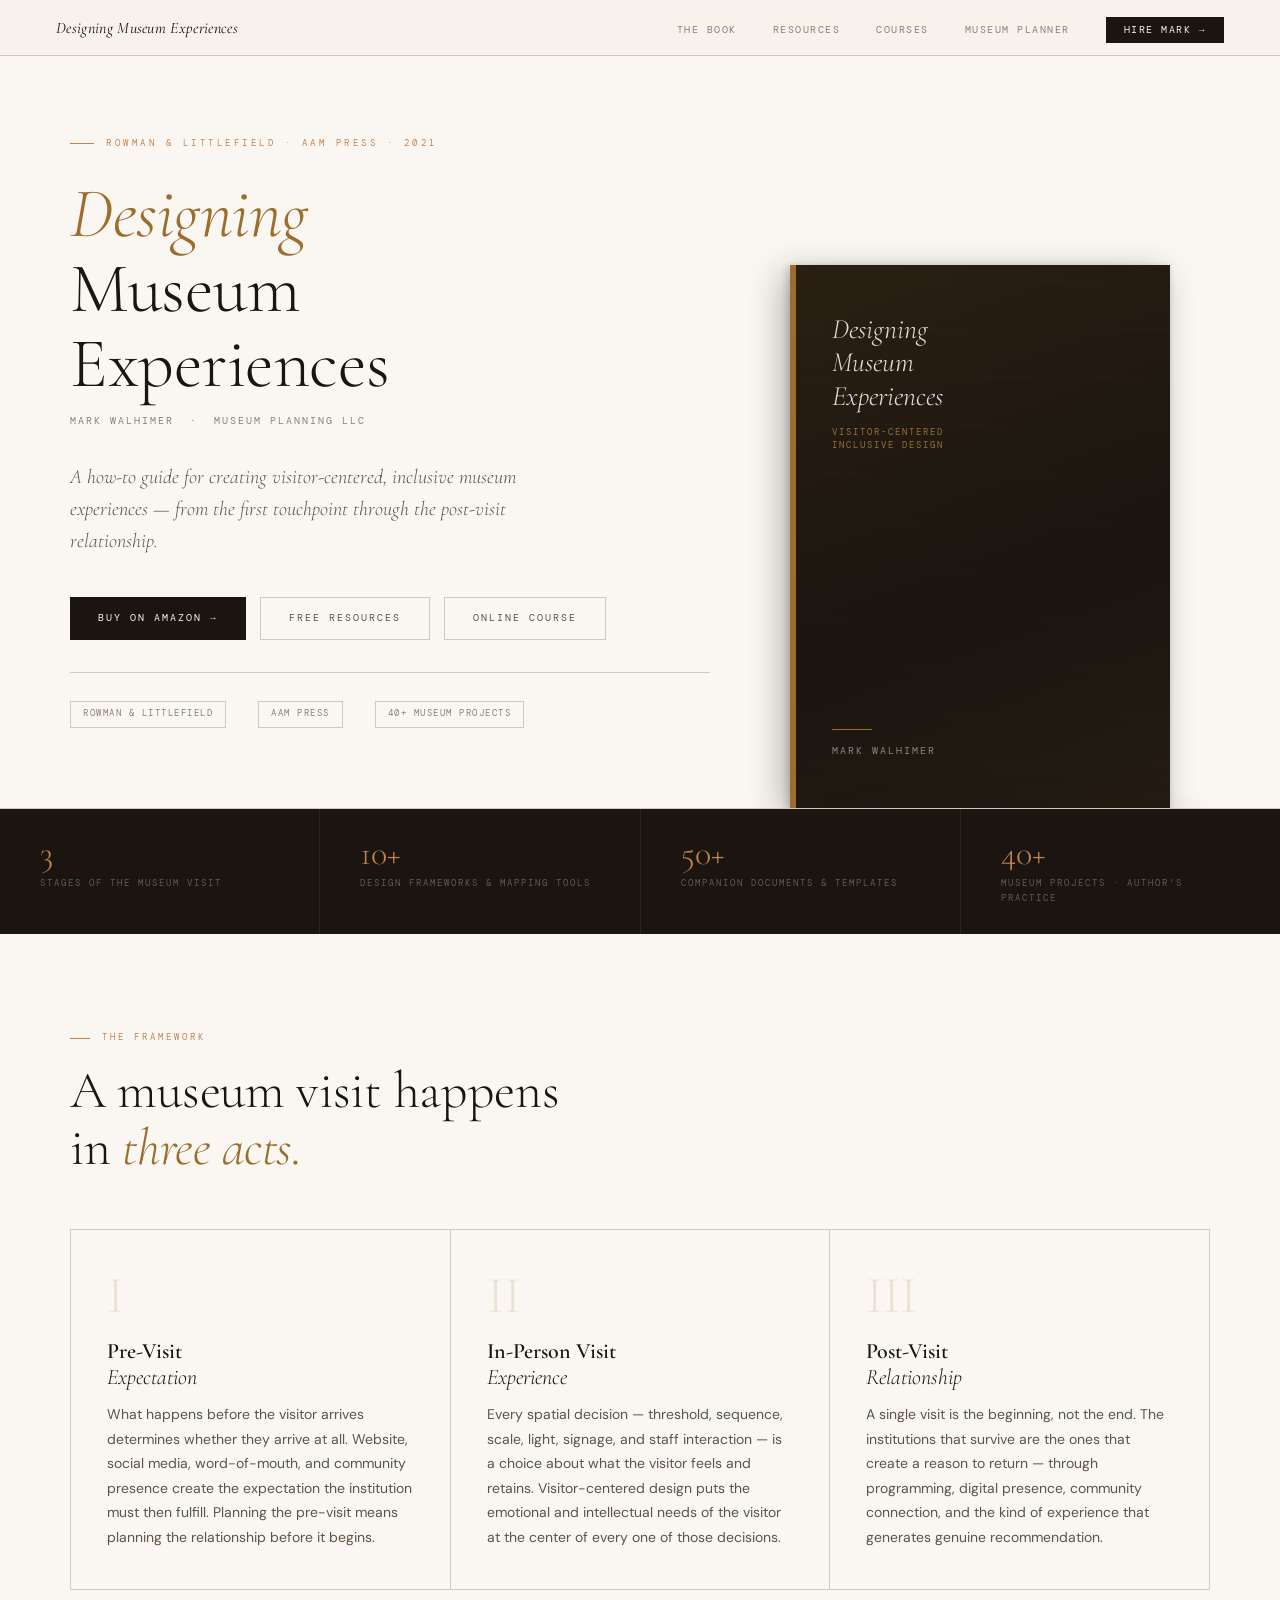
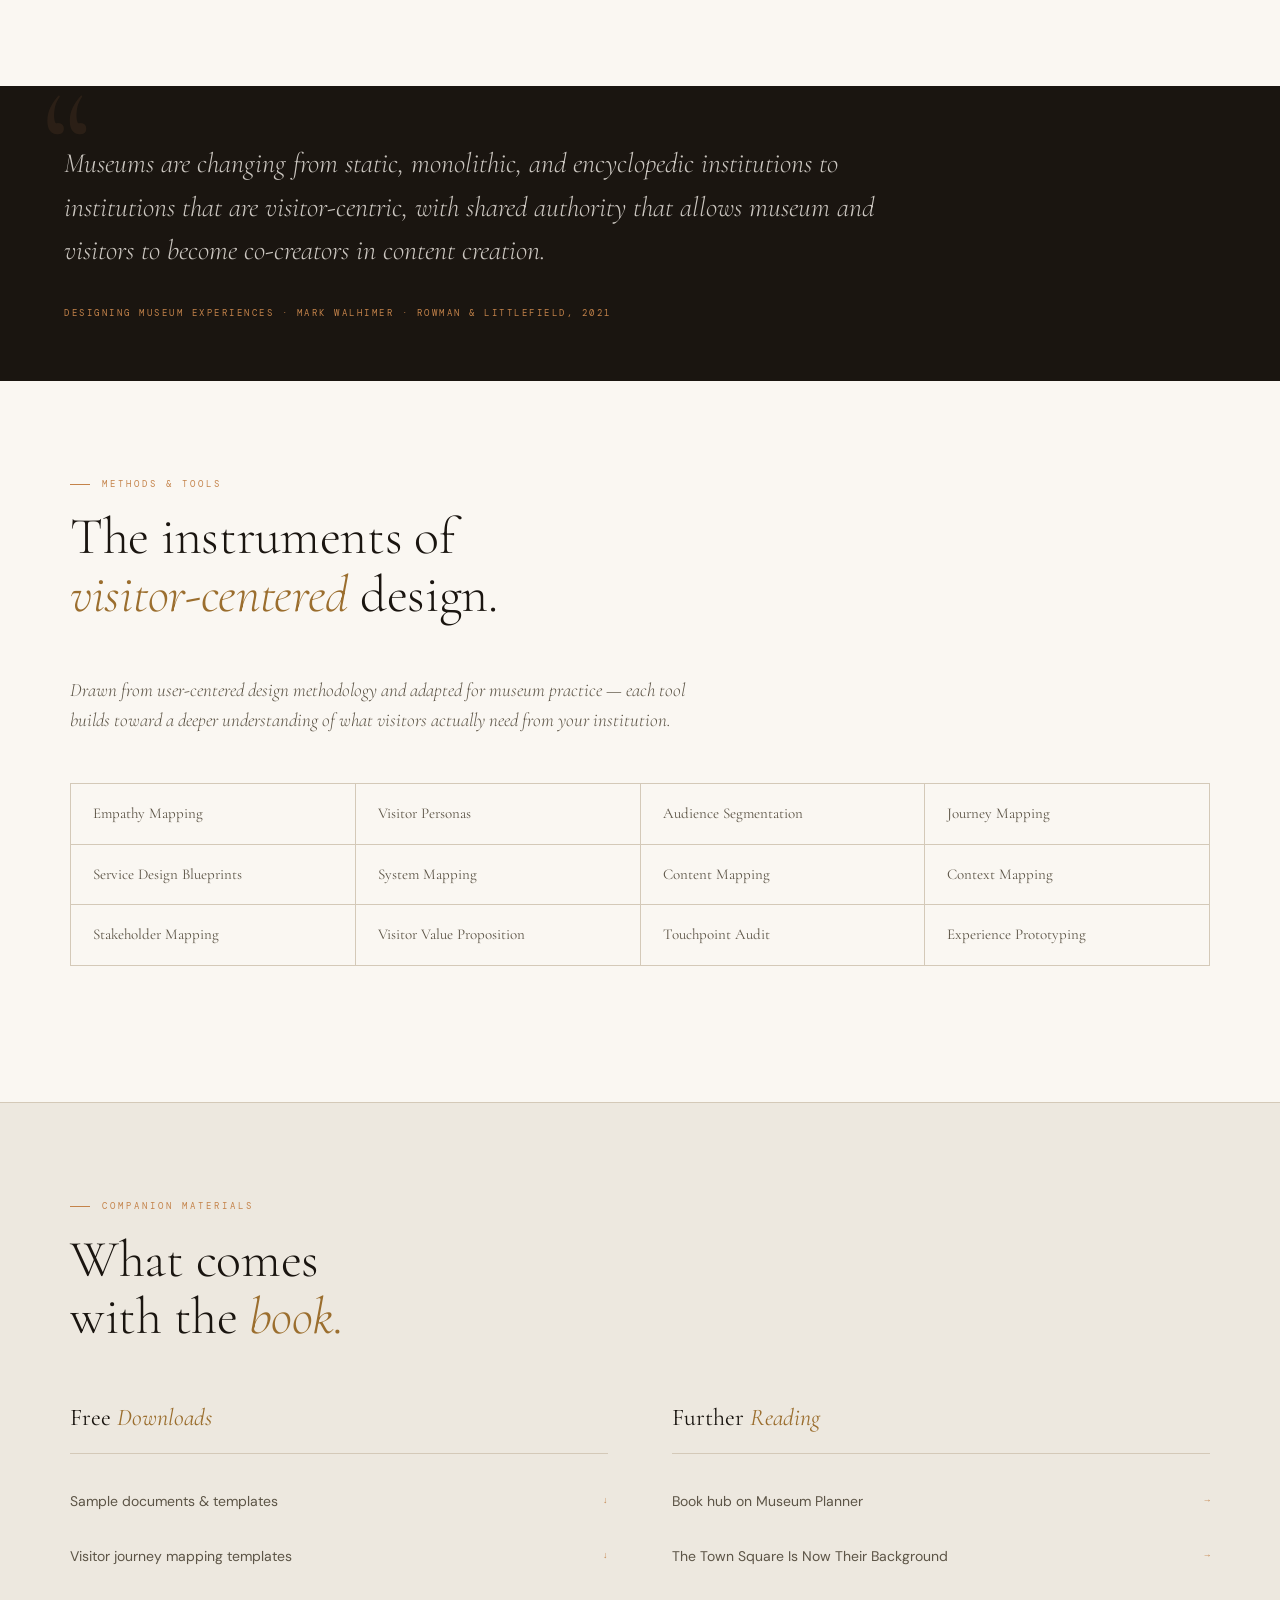
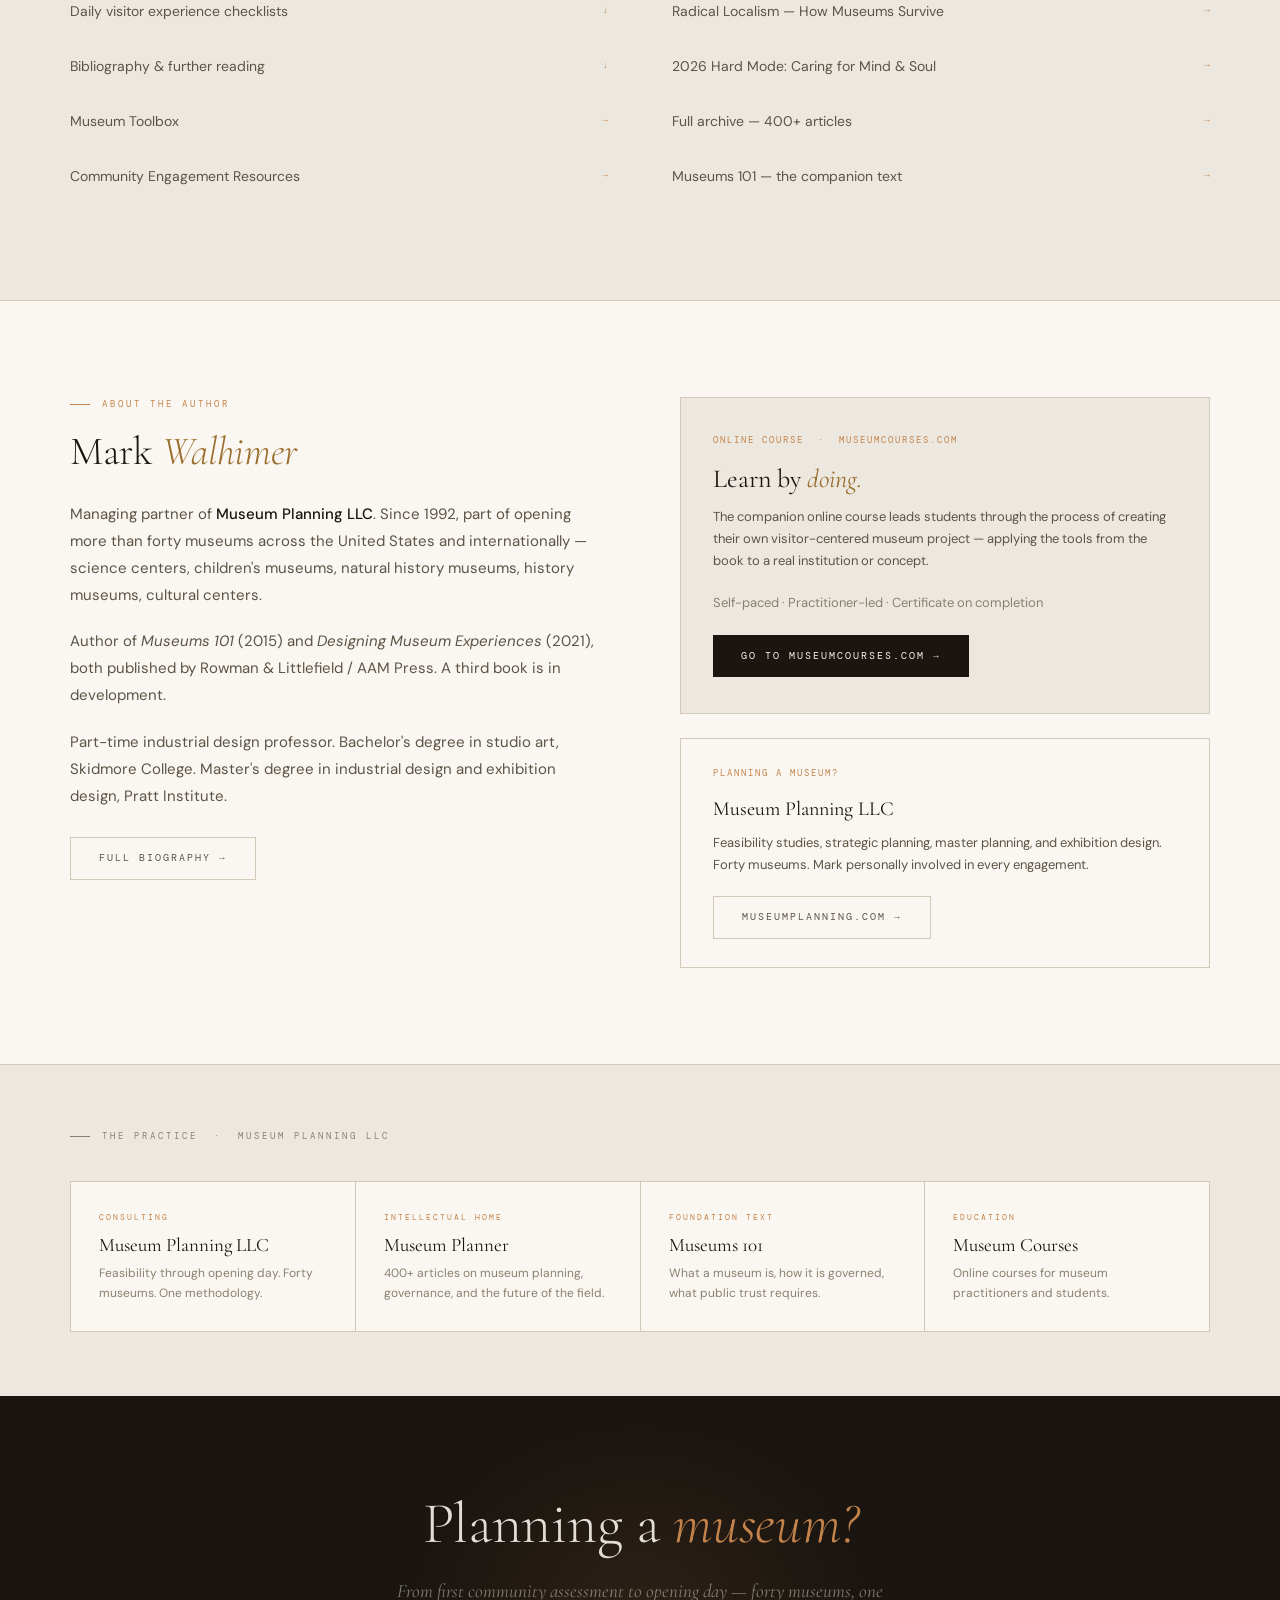
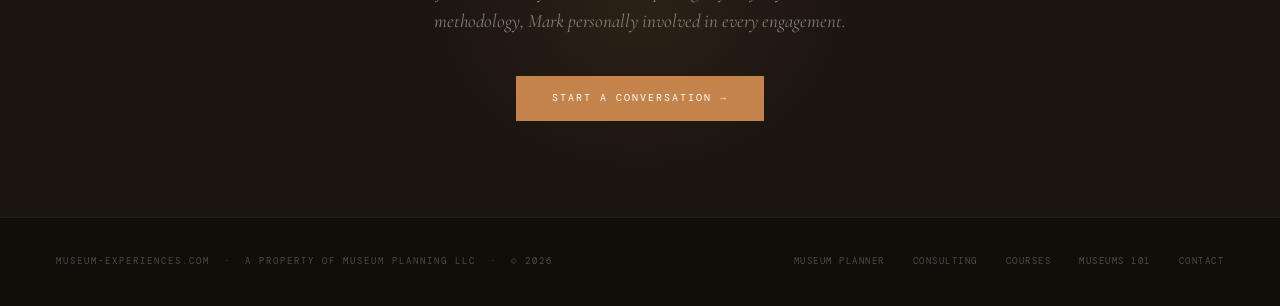
==== index.html @ ec1d6160 "Rename museum-experiences-landing.html to index.html" ====
<!DOCTYPE html>
<html lang="en">
<head>
<meta charset="UTF-8">
<meta name="viewport" content="width=device-width, initial-scale=1.0">
<title>Designing Museum Experiences — Mark Walhimer</title>
<meta name="description" content="Designing Museum Experiences by Mark Walhimer — a how-to guide for creating visitor-centered, inclusive museum experiences. Published by Rowman & Littlefield / AAM Press.">
<link rel="canonical" href="https://www.museum-experiences.com/">
<link href="https://fonts.googleapis.com/css2?family=Cormorant+Garamond:ital,wght@0,300;0,400;0,600;0,700;1,300;1,400;1,600&family=DM+Sans:opsz,wght@9..40,300;9..40,400;9..40,500&family=DM+Mono:wght@300;400;500&display=swap" rel="stylesheet">
<style>
:root {
  --paper:   #f7f3ec;
  --cream:   #faf7f2;
  --pale:    #ede8df;
  --rule:    #d4c9b8;
  --ink:     #1a1510;
  --mid:     #5c5446;
  --muted:   #8a8070;
  --gold:    #9b6e2e;
  --copper:  #c4834a;
  --red:     #8c2018;
  --serif:   'Cormorant Garamond', Georgia, serif;
  --sans:    'DM Sans', sans-serif;
  --mono:    'DM Mono', monospace;
}

*, *::before, *::after { box-sizing: border-box; margin: 0; padding: 0; }
html { scroll-behavior: smooth; }

body {
  font-family: var(--sans);
  background: var(--cream);
  color: var(--ink);
  font-size: 16px;
  line-height: 1.75;
  -webkit-font-smoothing: antialiased;
}

/* ── NAV ── */
nav {
  position: sticky; top: 0; z-index: 100;
  background: rgba(247,243,236,.96);
  backdrop-filter: blur(10px);
  border-bottom: 1px solid var(--rule);
  padding: 0 56px;
  height: 56px;
  display: flex; align-items: center; justify-content: space-between;
}
.nav-logo {
  font-family: var(--serif);
  font-size: 16px; font-weight: 400; font-style: italic;
  color: var(--ink); text-decoration: none; letter-spacing: .02em;
}
.nav-links { display: flex; gap: 36px; list-style: none; align-items: center; }
.nav-links a {
  font-family: var(--mono); font-size: 9.5px; letter-spacing: 1.5px;
  text-transform: uppercase; color: var(--muted); text-decoration: none;
  transition: color .2s;
}
.nav-links a:hover { color: var(--gold); }
.nav-links .cta {
  background: var(--ink); color: var(--paper) !important;
  padding: 7px 18px; transition: background .2s;
}
.nav-links .cta:hover { background: var(--gold) !important; color: white !important; }

/* ── HERO — two-column book layout ── */
.hero {
  padding: 80px 56px 0;
  background: var(--cream);
  border-bottom: 1px solid var(--rule);
  overflow: hidden;
}
.hero-inner {
  max-width: 1140px; margin: 0 auto;
  display: grid; grid-template-columns: 1fr 420px;
  gap: 80px; align-items: end;
}

/* LEFT */
.hero-left { padding-bottom: 80px; }

.kicker {
  font-family: var(--mono); font-size: 9px; letter-spacing: 3.5px;
  text-transform: uppercase; color: var(--copper);
  margin-bottom: 24px;
  display: flex; align-items: center; gap: 12px;
  animation: fadeUp .6s .1s both;
}
.kicker::before { content: ''; width: 24px; height: 1px; background: var(--copper); }

h1 {
  font-family: var(--serif);
  font-size: clamp(44px, 5.5vw, 72px);
  font-weight: 300; line-height: 1.07;
  color: var(--ink); margin-bottom: 10px;
  letter-spacing: -.5px;
  animation: fadeUp .6s .2s both;
}
h1 em { font-style: italic; color: var(--gold); }

.hero-byline {
  font-family: var(--mono); font-size: 10px; letter-spacing: 2px;
  text-transform: uppercase; color: var(--muted);
  margin-bottom: 32px;
  animation: fadeUp .6s .25s both;
}

.hero-desc {
  font-family: var(--serif); font-size: 20px; font-weight: 300;
  font-style: italic; color: var(--mid);
  line-height: 1.6; max-width: 520px;
  margin-bottom: 40px;
  animation: fadeUp .6s .3s both;
}

.hero-actions {
  display: flex; gap: 14px; flex-wrap: wrap;
  animation: fadeUp .6s .4s both;
}
.btn-primary {
  display: inline-block; text-decoration: none;
  font-family: var(--mono); font-size: 9.5px; letter-spacing: 2px;
  text-transform: uppercase;
  background: var(--ink); color: var(--paper);
  padding: 13px 28px; transition: background .2s;
}
.btn-primary:hover { background: var(--gold); }
.btn-ghost {
  display: inline-block; text-decoration: none;
  font-family: var(--mono); font-size: 9.5px; letter-spacing: 2px;
  text-transform: uppercase;
  border: 1px solid var(--rule); color: var(--mid);
  padding: 12px 28px; transition: all .2s;
}
.btn-ghost:hover { border-color: var(--gold); color: var(--gold); }

/* publisher line */
.pub-line {
  margin-top: 32px; padding-top: 28px;
  border-top: 1px solid var(--rule);
  display: flex; gap: 32px; align-items: center;
  animation: fadeUp .6s .5s both;
}
.pub-badge {
  font-family: var(--mono); font-size: 8.5px; letter-spacing: 1.5px;
  text-transform: uppercase; color: var(--muted);
  border: 1px solid var(--rule); padding: 5px 12px;
}

/* RIGHT — book cover */
.hero-right {
  align-self: end;
  animation: fadeUp .7s .15s both;
}
.book-cover-wrap {
  position: relative;
}
.book-cover-shadow {
  position: absolute; bottom: -20px; left: 24px; right: -12px;
  height: 40px;
  background: radial-gradient(ellipse, rgba(26,21,16,.25) 0%, transparent 70%);
  filter: blur(8px);
}
.book-cover {
  display: block;
  width: 100%;
  max-width: 380px;
  box-shadow:
    -8px 8px 32px rgba(26,21,16,.18),
    -2px 2px 8px rgba(26,21,16,.12);
  position: relative; z-index: 1;
}
/* Fallback book cover (CSS only, shown if img fails) */
.book-cover-fallback {
  width: 100%; max-width: 380px;
  aspect-ratio: 0.7;
  background: linear-gradient(160deg, #2a1f12 0%, #1a1510 60%, #241c13 100%);
  border-left: 6px solid var(--gold);
  display: flex; flex-direction: column;
  justify-content: space-between; padding: 48px 36px;
  box-shadow: -8px 8px 32px rgba(26,21,16,.3), -2px 2px 8px rgba(26,21,16,.2);
  position: relative; overflow: hidden;
}
.book-cover-fallback::before {
  content: '';
  position: absolute; inset: 0;
  background: repeating-linear-gradient(
    0deg, transparent, transparent 47px,
    rgba(201,150,74,.04) 48px
  );
}
.bcf-top { position: relative; z-index: 1; }
.bcf-title {
  font-family: var(--serif); font-size: 28px; font-weight: 300;
  font-style: italic; color: rgba(247,243,236,.9);
  line-height: 1.2; margin-bottom: 12px;
}
.bcf-subtitle {
  font-family: var(--mono); font-size: 9px; letter-spacing: 2px;
  text-transform: uppercase; color: rgba(201,150,74,.7);
  line-height: 1.5;
}
.bcf-author {
  font-family: var(--mono); font-size: 10px; letter-spacing: 2px;
  text-transform: uppercase; color: rgba(247,243,236,.5);
  position: relative; z-index: 1;
}
.bcf-rule {
  width: 40px; height: 1px; background: var(--gold);
  margin-bottom: 12px; position: relative; z-index: 1;
}

/* ── FACTS STRIP ── */
.facts {
  background: var(--ink);
  display: flex;
  border-top: none;
}
.fact {
  flex: 1; padding: 28px 40px;
  border-right: 1px solid rgba(255,255,255,.07);
}
.fact:last-child { border-right: none; }
.fact-num {
  font-family: var(--serif);
  font-size: 34px; font-weight: 300;
  color: var(--copper); line-height: 1; margin-bottom: 6px;
}
.fact-label {
  font-family: var(--mono); font-size: 8.5px;
  letter-spacing: 2px; text-transform: uppercase;
  color: rgba(255,255,255,.3);
}

/* ── SECTIONS ── */
.section { padding: 96px 56px; }
.section + .section { border-top: 1px solid var(--rule); }
.section-inner { max-width: 1140px; margin: 0 auto; }

.section-tag {
  font-family: var(--mono); font-size: 9px; letter-spacing: 3px;
  text-transform: uppercase; color: var(--copper);
  margin-bottom: 16px;
  display: flex; align-items: center; gap: 12px;
}
.section-tag::before { content: ''; width: 20px; height: 1px; background: var(--copper); }

h2 {
  font-family: var(--serif);
  font-size: clamp(32px, 4.5vw, 52px);
  font-weight: 300; color: var(--ink); line-height: 1.1;
  margin-bottom: 52px; letter-spacing: -.3px;
}
h2 em { font-style: italic; color: var(--gold); }

/* THREE STAGES */
.stages { display: grid; grid-template-columns: repeat(3, 1fr); gap: 1px; background: var(--rule); border: 1px solid var(--rule); }
.stage {
  background: var(--cream); padding: 40px 36px;
  transition: background .2s;
}
.stage:hover { background: var(--pale); }
.stage-num {
  font-family: var(--serif); font-size: 52px; font-weight: 300;
  color: rgba(155,110,46,.15); line-height: 1; margin-bottom: 16px;
}
.stage-title {
  font-family: var(--serif); font-size: 22px; font-weight: 600;
  color: var(--ink); margin-bottom: 12px; line-height: 1.2;
}
.stage-title em { font-style: italic; font-weight: 300; }
.stage p { font-size: 14px; color: var(--mid); line-height: 1.75; }

/* TOOLS — compact grid */
.tools-intro {
  max-width: 640px; margin-bottom: 48px;
  font-family: var(--serif); font-size: 19px; font-weight: 300;
  font-style: italic; color: var(--mid); line-height: 1.6;
}
.tools-grid {
  display: grid; grid-template-columns: repeat(4, 1fr); gap: 1px;
  background: var(--rule); border: 1px solid var(--rule);
  margin-bottom: 40px;
}
.tool-cell {
  background: var(--cream); padding: 20px 22px;
  font-family: var(--serif); font-size: 15px;
  color: var(--mid); line-height: 1.3;
  transition: background .2s, color .2s;
}
.tool-cell:hover { background: var(--pale); color: var(--ink); }

/* PULL QUOTE */
.pull-quote {
  background: var(--ink); padding: 56px 64px;
  margin: 0 0 0 0; position: relative; overflow: hidden;
}
.pull-quote::before {
  content: '\201C';
  position: absolute; top: -20px; left: 40px;
  font-family: var(--serif); font-size: 160px; font-weight: 300;
  color: rgba(196,131,74,.1); line-height: 1; pointer-events: none;
}
.pull-quote p {
  font-family: var(--serif); font-size: clamp(20px, 2.5vw, 28px);
  font-weight: 300; font-style: italic;
  color: rgba(247,243,236,.8); line-height: 1.55;
  max-width: 820px; position: relative; z-index: 1;
  margin-bottom: 24px;
}
.pull-quote cite {
  font-family: var(--mono); font-size: 9px; letter-spacing: 2.5px;
  text-transform: uppercase; color: var(--copper); font-style: normal;
  position: relative; z-index: 1;
}

/* RESOURCES two-col */
.resources-grid {
  display: grid; grid-template-columns: 1fr 1fr; gap: 64px;
}
.resource-group h3 {
  font-family: var(--serif); font-size: 24px; font-weight: 400;
  color: var(--ink); margin-bottom: 20px;
  padding-bottom: 14px; border-bottom: 1px solid var(--rule);
}
.resource-group h3 em { font-style: italic; color: var(--gold); }
.resource-list { list-style: none; display: flex; flex-direction: column; gap: 0; }
.resource-list li {
  padding: 13px 0; border-bottom: 1px solid var(--pale);
  display: flex; align-items: center; gap: 12px;
}
.resource-list a {
  font-size: 14px; color: var(--mid); text-decoration: none;
  transition: color .2s; line-height: 1.4;
}
.resource-list a:hover { color: var(--gold); }
.res-arrow {
  font-family: var(--mono); font-size: 9px; color: var(--copper);
  margin-left: auto; flex-shrink: 0;
}

/* ABOUT — two col */
.about-grid {
  display: grid; grid-template-columns: 1fr 1fr; gap: 80px; align-items: start;
}
.about-text p {
  font-size: 15px; color: var(--mid); line-height: 1.8; margin-bottom: 1.3em;
}
.about-text p strong { color: var(--ink); font-weight: 500; }

/* course card */
.course-card {
  background: var(--pale); border: 1px solid var(--rule); padding: 36px 32px;
}
.course-card-tag {
  font-family: var(--mono); font-size: 8.5px; letter-spacing: 2px;
  text-transform: uppercase; color: var(--copper); margin-bottom: 14px;
}
.course-card h3 {
  font-family: var(--serif); font-size: 26px; font-weight: 400;
  color: var(--ink); margin-bottom: 12px; line-height: 1.2;
}
.course-card h3 em { font-style: italic; color: var(--gold); }
.course-card p { font-size: 13px; color: var(--mid); line-height: 1.7; margin-bottom: 24px; }

/* ECOSYSTEM */
.ecosystem {
  background: var(--pale); border-top: 1px solid var(--rule);
  padding: 64px 56px;
}
.eco-inner { max-width: 1140px; margin: 0 auto; }
.eco-label-top {
  font-family: var(--mono); font-size: 9px; letter-spacing: 3px;
  text-transform: uppercase; color: var(--muted);
  margin-bottom: 36px; display: flex; align-items: center; gap: 12px;
}
.eco-label-top::before { content: ''; width: 20px; height: 1px; background: var(--muted); }
.eco-grid {
  display: grid; grid-template-columns: repeat(4, 1fr); gap: 1px;
  background: var(--rule); border: 1px solid var(--rule);
}
.eco-card {
  background: var(--cream); padding: 28px 28px;
  text-decoration: none; display: block; transition: background .2s;
}
.eco-card:hover { background: white; }
.eco-card-tag {
  font-family: var(--mono); font-size: 8px; letter-spacing: 2px;
  text-transform: uppercase; color: var(--copper); margin-bottom: 10px;
}
.eco-card-name {
  font-family: var(--serif); font-size: 19px; font-weight: 400;
  color: var(--ink); line-height: 1.2; margin-bottom: 8px;
}
.eco-card-desc {
  font-size: 12px; color: var(--muted); line-height: 1.6;
}

/* ── CTA ── */
.cta-section {
  background: var(--ink); padding: 96px 56px; text-align: center;
  position: relative; overflow: hidden;
}
.cta-section::before {
  content: '';
  position: absolute; top: 50%; left: 50%;
  transform: translate(-50%, -50%);
  width: 500px; height: 400px;
  background: radial-gradient(ellipse, rgba(196,131,74,.1) 0%, transparent 65%);
  pointer-events: none;
}
.cta-section h2 {
  font-family: var(--serif); font-size: clamp(36px, 5vw, 58px);
  font-weight: 300; color: rgba(247,243,236,.9);
  line-height: 1.1; margin-bottom: 20px;
  position: relative; z-index: 1;
}
.cta-section h2 em { font-style: italic; color: var(--copper); }
.cta-section p {
  font-family: var(--serif); font-style: italic; font-size: 19px;
  color: rgba(247,243,236,.45); max-width: 520px;
  margin: 0 auto 40px; line-height: 1.6;
  position: relative; z-index: 1;
}
.cta-btn {
  display: inline-block; text-decoration: none;
  font-family: var(--mono); font-size: 9.5px; letter-spacing: 2px;
  text-transform: uppercase;
  background: var(--copper); color: white;
  padding: 14px 36px; transition: background .2s;
  position: relative; z-index: 1;
}
.cta-btn:hover { background: var(--gold); }

/* ── FOOTER ── */
footer {
  background: #110e09;
  padding: 36px 56px;
  display: flex; align-items: center; justify-content: space-between;
  border-top: 1px solid rgba(255,255,255,.06);
}
.footer-left {
  font-family: var(--mono); font-size: 9px; letter-spacing: 2px;
  text-transform: uppercase; color: rgba(255,255,255,.25);
}
.footer-links { display: flex; gap: 28px; }
.footer-links a {
  font-family: var(--mono); font-size: 9px; letter-spacing: 1.5px;
  text-transform: uppercase; color: rgba(255,255,255,.25); text-decoration: none;
  transition: color .2s;
}
.footer-links a:hover { color: var(--copper); }

/* ── ANIMATIONS ── */
@keyframes fadeUp {
  from { opacity: 0; transform: translateY(20px); }
  to   { opacity: 1; transform: translateY(0); }
}

/* ── RESPONSIVE ── */
@media (max-width: 960px) {
  nav { padding: 0 24px; }
  .hero { padding: 60px 24px 0; }
  .hero-inner { grid-template-columns: 1fr; gap: 40px; }
  .hero-right { display: flex; justify-content: center; padding-bottom: 48px; }
  .book-cover-fallback { max-width: 260px; }
  .stages { grid-template-columns: 1fr; }
  .tools-grid { grid-template-columns: repeat(2, 1fr); }
  .resources-grid { grid-template-columns: 1fr; gap: 40px; }
  .about-grid { grid-template-columns: 1fr; gap: 40px; }
  .eco-grid { grid-template-columns: repeat(2, 1fr); }
  .facts { flex-direction: column; }
  .fact { border-right: none; border-bottom: 1px solid rgba(255,255,255,.07); }
  .section { padding: 64px 24px; }
  .ecosystem { padding: 56px 24px; }
  .cta-section { padding: 72px 24px; }
  footer { padding: 28px 24px; flex-direction: column; gap: 20px; text-align: center; }
  .pull-quote { padding: 40px 32px; }
}
</style>
</head>
<body>

<!-- NAV -->
<nav>
  <a href="/" class="nav-logo">Designing Museum Experiences</a>
  <ul class="nav-links">
    <li><a href="#the-book">The Book</a></li>
    <li><a href="#resources">Resources</a></li>
    <li><a href="https://museumcourses.com">Courses</a></li>
    <li><a href="https://museumplanner.org">Museum Planner</a></li>
    <li><a href="https://museumplanning.com" class="cta">Hire Mark →</a></li>
  </ul>
</nav>

<!-- HERO -->
<section class="hero" id="the-book">
  <div class="hero-inner">
    <div class="hero-left">
      <div class="kicker">Rowman &amp; Littlefield · AAM Press · 2021</div>
      <h1><em>Designing</em><br>Museum<br>Experiences</h1>
      <div class="hero-byline">Mark Walhimer &nbsp;·&nbsp; Museum Planning LLC</div>
      <p class="hero-desc">A how-to guide for creating visitor-centered, inclusive museum experiences — from the first touchpoint through the post-visit relationship.</p>
      <div class="hero-actions">
        <a href="https://amzn.to/3hwobnv" class="btn-primary">Buy on Amazon →</a>
        <a href="#resources" class="btn-ghost">Free Resources</a>
        <a href="https://museumcourses.com" class="btn-ghost">Online Course</a>
      </div>
      <div class="pub-line">
        <span class="pub-badge">Rowman &amp; Littlefield</span>
        <span class="pub-badge">AAM Press</span>
        <span class="pub-badge">40+ Museum Projects</span>
      </div>
    </div>

    <div class="hero-right">
      <div class="book-cover-wrap">
        <img
          src="https://www.museum-experiences.com/wp-content/uploads/2021/08/Designing-Museum-Experiences-717x1024.jpg"
          alt="Designing Museum Experiences by Mark Walhimer"
          class="book-cover"
          onerror="this.style.display='none'; this.nextElementSibling.style.display='flex';"
        >
        <div class="book-cover-fallback" style="display:none;">
          <div class="bcf-top">
            <div class="bcf-title">Designing<br>Museum<br>Experiences</div>
            <div class="bcf-subtitle">Visitor-Centered<br>Inclusive Design</div>
          </div>
          <div>
            <div class="bcf-rule"></div>
            <div class="bcf-author">Mark Walhimer</div>
          </div>
        </div>
        <div class="book-cover-shadow"></div>
      </div>
    </div>
  </div>
</section>

<!-- FACTS -->
<div class="facts">
  <div class="fact">
    <div class="fact-num">3</div>
    <div class="fact-label">Stages of the Museum Visit</div>
  </div>
  <div class="fact">
    <div class="fact-num">10+</div>
    <div class="fact-label">Design Frameworks & Mapping Tools</div>
  </div>
  <div class="fact">
    <div class="fact-num">50+</div>
    <div class="fact-label">Companion Documents & Templates</div>
  </div>
  <div class="fact">
    <div class="fact-num">40+</div>
    <div class="fact-label">Museum Projects · Author's Practice</div>
  </div>
</div>

<!-- THREE STAGES -->
<section class="section">
  <div class="section-inner">
    <div class="section-tag">The Framework</div>
    <h2>A museum visit happens<br>in <em>three acts.</em></h2>

    <div class="stages">
      <div class="stage">
        <div class="stage-num">I</div>
        <div class="stage-title">Pre-Visit<br><em>Expectation</em></div>
        <p>What happens before the visitor arrives determines whether they arrive at all. Website, social media, word-of-mouth, and community presence create the expectation the institution must then fulfill. Planning the pre-visit means planning the relationship before it begins.</p>
      </div>
      <div class="stage">
        <div class="stage-num">II</div>
        <div class="stage-title">In-Person Visit<br><em>Experience</em></div>
        <p>Every spatial decision — threshold, sequence, scale, light, signage, and staff interaction — is a choice about what the visitor feels and retains. Visitor-centered design puts the emotional and intellectual needs of the visitor at the center of every one of those decisions.</p>
      </div>
      <div class="stage">
        <div class="stage-num">III</div>
        <div class="stage-title">Post-Visit<br><em>Relationship</em></div>
        <p>A single visit is the beginning, not the end. The institutions that survive are the ones that create a reason to return — through programming, digital presence, community connection, and the kind of experience that generates genuine recommendation.</p>
      </div>
    </div>
  </div>
</section>

<!-- PULL QUOTE -->
<div class="pull-quote">
  <p>Museums are changing from static, monolithic, and encyclopedic institutions to institutions that are visitor-centric, with shared authority that allows museum and visitors to become co-creators in content creation.</p>
  <cite>Designing Museum Experiences · Mark Walhimer · Rowman &amp; Littlefield, 2021</cite>
</div>

<!-- TOOLS -->
<section class="section">
  <div class="section-inner">
    <div class="section-tag">Methods &amp; Tools</div>
    <h2>The instruments of<br><em>visitor-centered</em> design.</h2>
    <p class="tools-intro">Drawn from user-centered design methodology and adapted for museum practice — each tool builds toward a deeper understanding of what visitors actually need from your institution.</p>

    <div class="tools-grid">
      <div class="tool-cell">Empathy Mapping</div>
      <div class="tool-cell">Visitor Personas</div>
      <div class="tool-cell">Audience Segmentation</div>
      <div class="tool-cell">Journey Mapping</div>
      <div class="tool-cell">Service Design Blueprints</div>
      <div class="tool-cell">System Mapping</div>
      <div class="tool-cell">Content Mapping</div>
      <div class="tool-cell">Context Mapping</div>
      <div class="tool-cell">Stakeholder Mapping</div>
      <div class="tool-cell">Visitor Value Proposition</div>
      <div class="tool-cell">Touchpoint Audit</div>
      <div class="tool-cell">Experience Prototyping</div>
    </div>
  </div>
</section>

<!-- RESOURCES -->
<section class="section" id="resources" style="background: var(--pale);">
  <div class="section-inner">
    <div class="section-tag">Companion Materials</div>
    <h2>What comes<br>with the <em>book.</em></h2>

    <div class="resources-grid">
      <div class="resource-group">
        <h3>Free <em>Downloads</em></h3>
        <ul class="resource-list">
          <li>
            <div>
              <a href="https://www.museum-experiences.com/resources/">Sample documents &amp; templates</a>
            </div>
            <span class="res-arrow">↓</span>
          </li>
          <li>
            <div>
              <a href="https://www.museum-experiences.com/resources/">Visitor journey mapping templates</a>
            </div>
            <span class="res-arrow">↓</span>
          </li>
          <li>
            <div>
              <a href="https://www.museum-experiences.com/resources/">Daily visitor experience checklists</a>
            </div>
            <span class="res-arrow">↓</span>
          </li>
          <li>
            <div>
              <a href="https://www.museum-experiences.com/resources/">Bibliography &amp; further reading</a>
            </div>
            <span class="res-arrow">↓</span>
          </li>
          <li>
            <div>
              <a href="https://www.museum-experiences.com/museum-toolbox/">Museum Toolbox</a>
            </div>
            <span class="res-arrow">→</span>
          </li>
          <li>
            <div>
              <a href="https://docs.google.com/document/d/e/2PACX-1vSgfeugjrdpIePtAspfGc5evfu-Tm0tq3TTuOcaLFfdu_m4i-gCUgk80z252FI1f411jvVUg-bsH1TF/pub">Community Engagement Resources</a>
            </div>
            <span class="res-arrow">→</span>
          </li>
        </ul>
      </div>

      <div class="resource-group">
        <h3>Further <em>Reading</em></h3>
        <ul class="resource-list">
          <li>
            <div>
              <a href="https://museumplanner.org/designing-museum-experiences/">Book hub on Museum Planner</a>
            </div>
            <span class="res-arrow">→</span>
          </li>
          <li>
            <div>
              <a href="https://museumplanner.org/genz_town_square_article.html">The Town Square Is Now Their Background</a>
            </div>
            <span class="res-arrow">→</span>
          </li>
          <li>
            <div>
              <a href="https://museumplanner.org/radical-localism.html">Radical Localism — How Museums Survive</a>
            </div>
            <span class="res-arrow">→</span>
          </li>
          <li>
            <div>
              <a href="https://museumplanner.org/museums-2026-caring-for-mind-and-soul/">2026 Hard Mode: Caring for Mind &amp; Soul</a>
            </div>
            <span class="res-arrow">→</span>
          </li>
          <li>
            <div>
              <a href="https://museumplanner.org/archive">Full archive — 400+ articles</a>
            </div>
            <span class="res-arrow">→</span>
          </li>
          <li>
            <div>
              <a href="https://museums101.com">Museums 101 — the companion text</a>
            </div>
            <span class="res-arrow">→</span>
          </li>
        </ul>
      </div>
    </div>
  </div>
</section>

<!-- ABOUT + COURSE -->
<section class="section">
  <div class="section-inner">
    <div class="about-grid">
      <div>
        <div class="section-tag">About the Author</div>
        <h2 style="font-size: clamp(28px, 3.5vw, 40px); margin-bottom: 28px;">Mark <em>Walhimer</em></h2>
        <div class="about-text">
          <p>Managing partner of <strong>Museum Planning LLC</strong>. Since 1992, part of opening more than forty museums across the United States and internationally — science centers, children's museums, natural history museums, history museums, cultural centers.</p>
          <p>Author of <em>Museums 101</em> (2015) and <em>Designing Museum Experiences</em> (2021), both published by Rowman &amp; Littlefield / AAM Press. A third book is in development.</p>
          <p>Part-time industrial design professor. Bachelor's degree in studio art, Skidmore College. Master's degree in industrial design and exhibition design, Pratt Institute.</p>
          <a href="https://museumplanning.com/museum-planning-about.html" class="btn-ghost" style="margin-top: 8px;">Full Biography →</a>
        </div>
      </div>

      <div>
        <div class="course-card">
          <div class="course-card-tag">Online Course &nbsp;·&nbsp; museumcourses.com</div>
          <h3>Learn by <em>doing.</em></h3>
          <p>The companion online course leads students through the process of creating their own visitor-centered museum project — applying the tools from the book to a real institution or concept.</p>
          <p style="font-size:13px; color: var(--muted); margin-top:-4px; margin-bottom: 20px;">Self-paced · Practitioner-led · Certificate on completion</p>
          <a href="https://museumcourses.com" class="btn-primary">Go to museumcourses.com →</a>
        </div>

        <div style="margin-top: 24px; padding: 28px 32px; border: 1px solid var(--rule);">
          <div class="course-card-tag">Planning a Museum?</div>
          <h3 style="font-family: var(--serif); font-size: 20px; font-weight: 400; color: var(--ink); margin-bottom: 10px; line-height: 1.3;">Museum Planning LLC</h3>
          <p style="font-size: 13px; color: var(--mid); line-height: 1.7; margin-bottom: 20px;">Feasibility studies, strategic planning, master planning, and exhibition design. Forty museums. Mark personally involved in every engagement.</p>
          <a href="https://museumplanning.com" class="btn-ghost">museumplanning.com →</a>
        </div>
      </div>
    </div>
  </div>
</section>

<!-- ECOSYSTEM -->
<div class="ecosystem">
  <div class="eco-inner">
    <div class="eco-label-top">The Practice &nbsp;·&nbsp; Museum Planning LLC</div>
    <div class="eco-grid">
      <a href="https://museumplanning.com" class="eco-card">
        <div class="eco-card-tag">Consulting</div>
        <div class="eco-card-name">Museum Planning LLC</div>
        <div class="eco-card-desc">Feasibility through opening day. Forty museums. One methodology.</div>
      </a>
      <a href="https://museumplanner.org" class="eco-card">
        <div class="eco-card-tag">Intellectual Home</div>
        <div class="eco-card-name">Museum Planner</div>
        <div class="eco-card-desc">400+ articles on museum planning, governance, and the future of the field.</div>
      </a>
      <a href="https://museums101.com" class="eco-card">
        <div class="eco-card-tag">Foundation Text</div>
        <div class="eco-card-name">Museums 101</div>
        <div class="eco-card-desc">What a museum is, how it is governed, what public trust requires.</div>
      </a>
      <a href="https://museumcourses.com" class="eco-card">
        <div class="eco-card-tag">Education</div>
        <div class="eco-card-name">Museum Courses</div>
        <div class="eco-card-desc">Online courses for museum practitioners and students.</div>
      </a>
    </div>
  </div>
</div>

<!-- CTA -->
<section class="cta-section">
  <h2>Planning a <em>museum?</em></h2>
  <p>From first community assessment to opening day — forty museums, one methodology, Mark personally involved in every engagement.</p>
  <a href="https://museumplanning.com/museum-planning-contact.html" class="cta-btn">Start a Conversation →</a>
</section>

<!-- FOOTER -->
<footer>
  <div class="footer-left">Museum-Experiences.com &nbsp;·&nbsp; A property of Museum Planning LLC &nbsp;·&nbsp; © 2026</div>
  <div class="footer-links">
    <a href="https://museumplanner.org">Museum Planner</a>
    <a href="https://museumplanning.com">Consulting</a>
    <a href="https://museumcourses.com">Courses</a>
    <a href="https://museums101.com">Museums 101</a>
    <a href="mailto:mark@museumplanning.com">Contact</a>
  </div>
</footer>

</body>
</html>
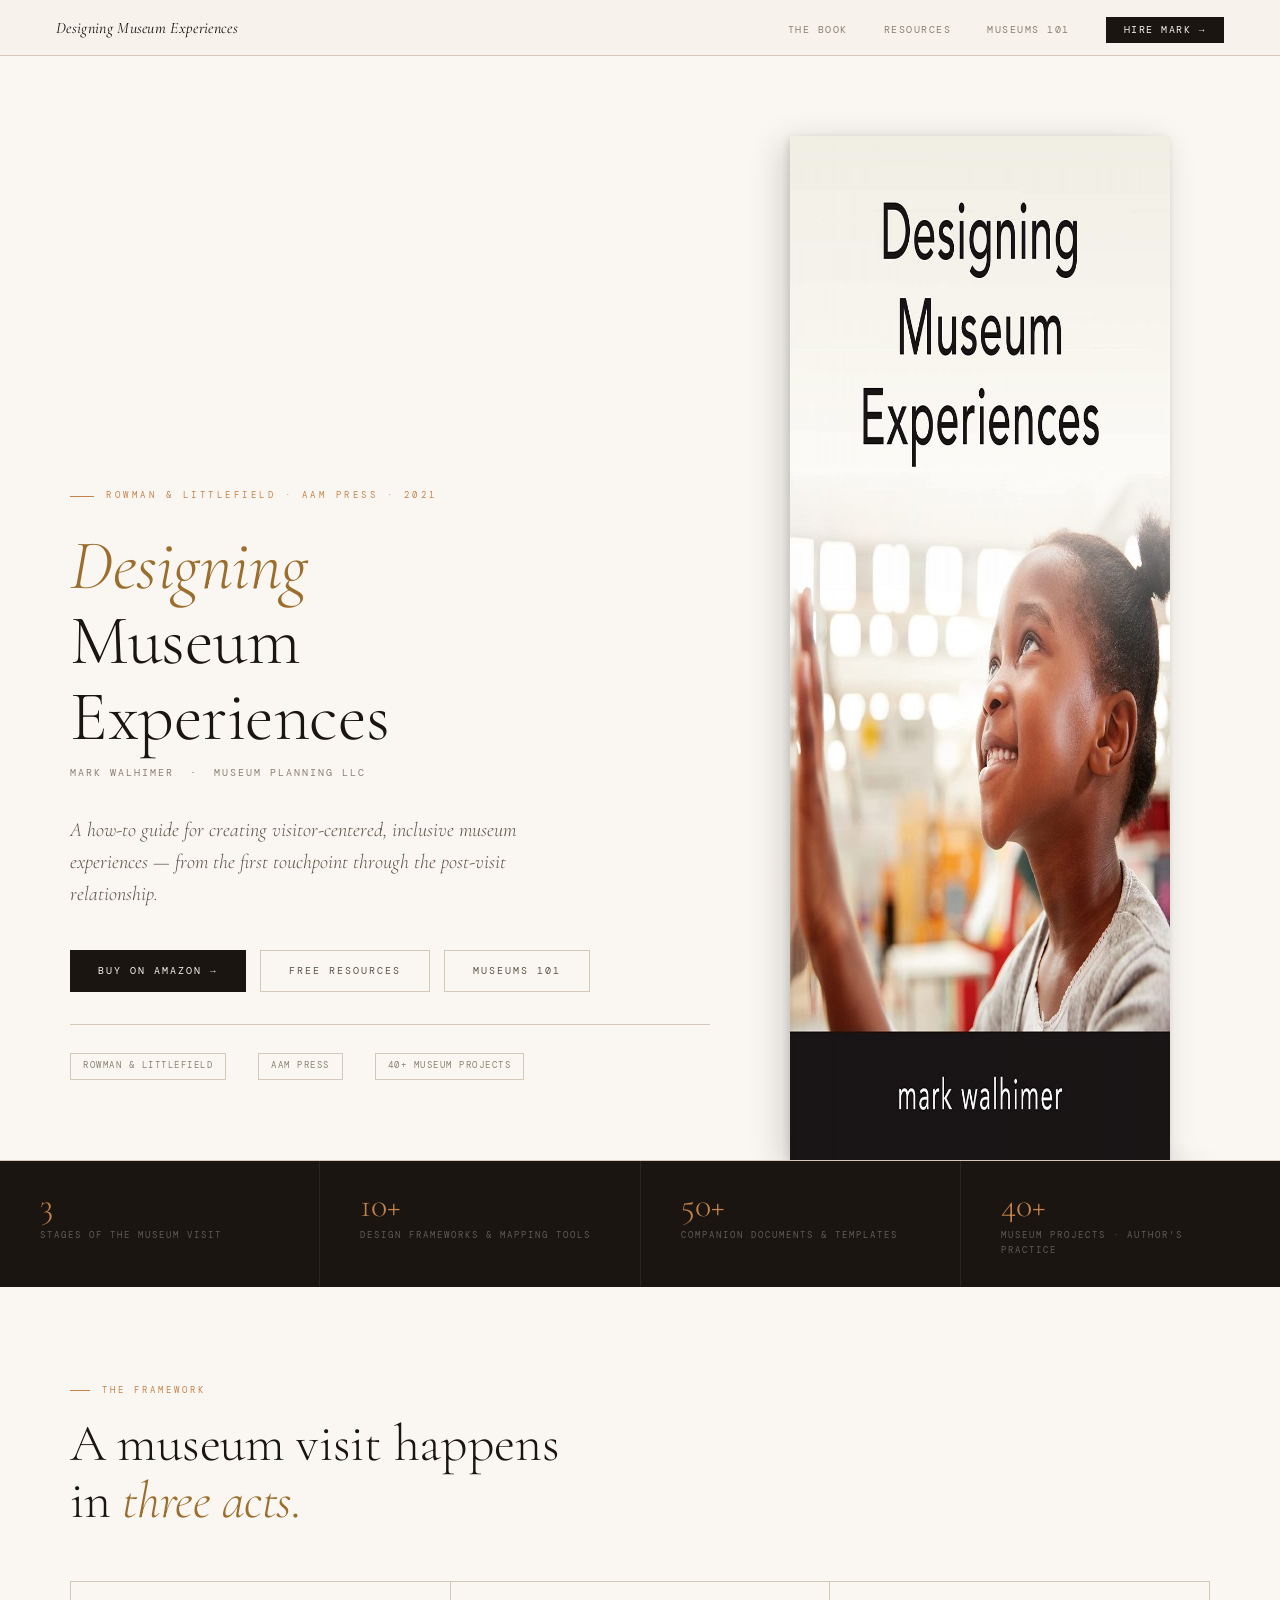
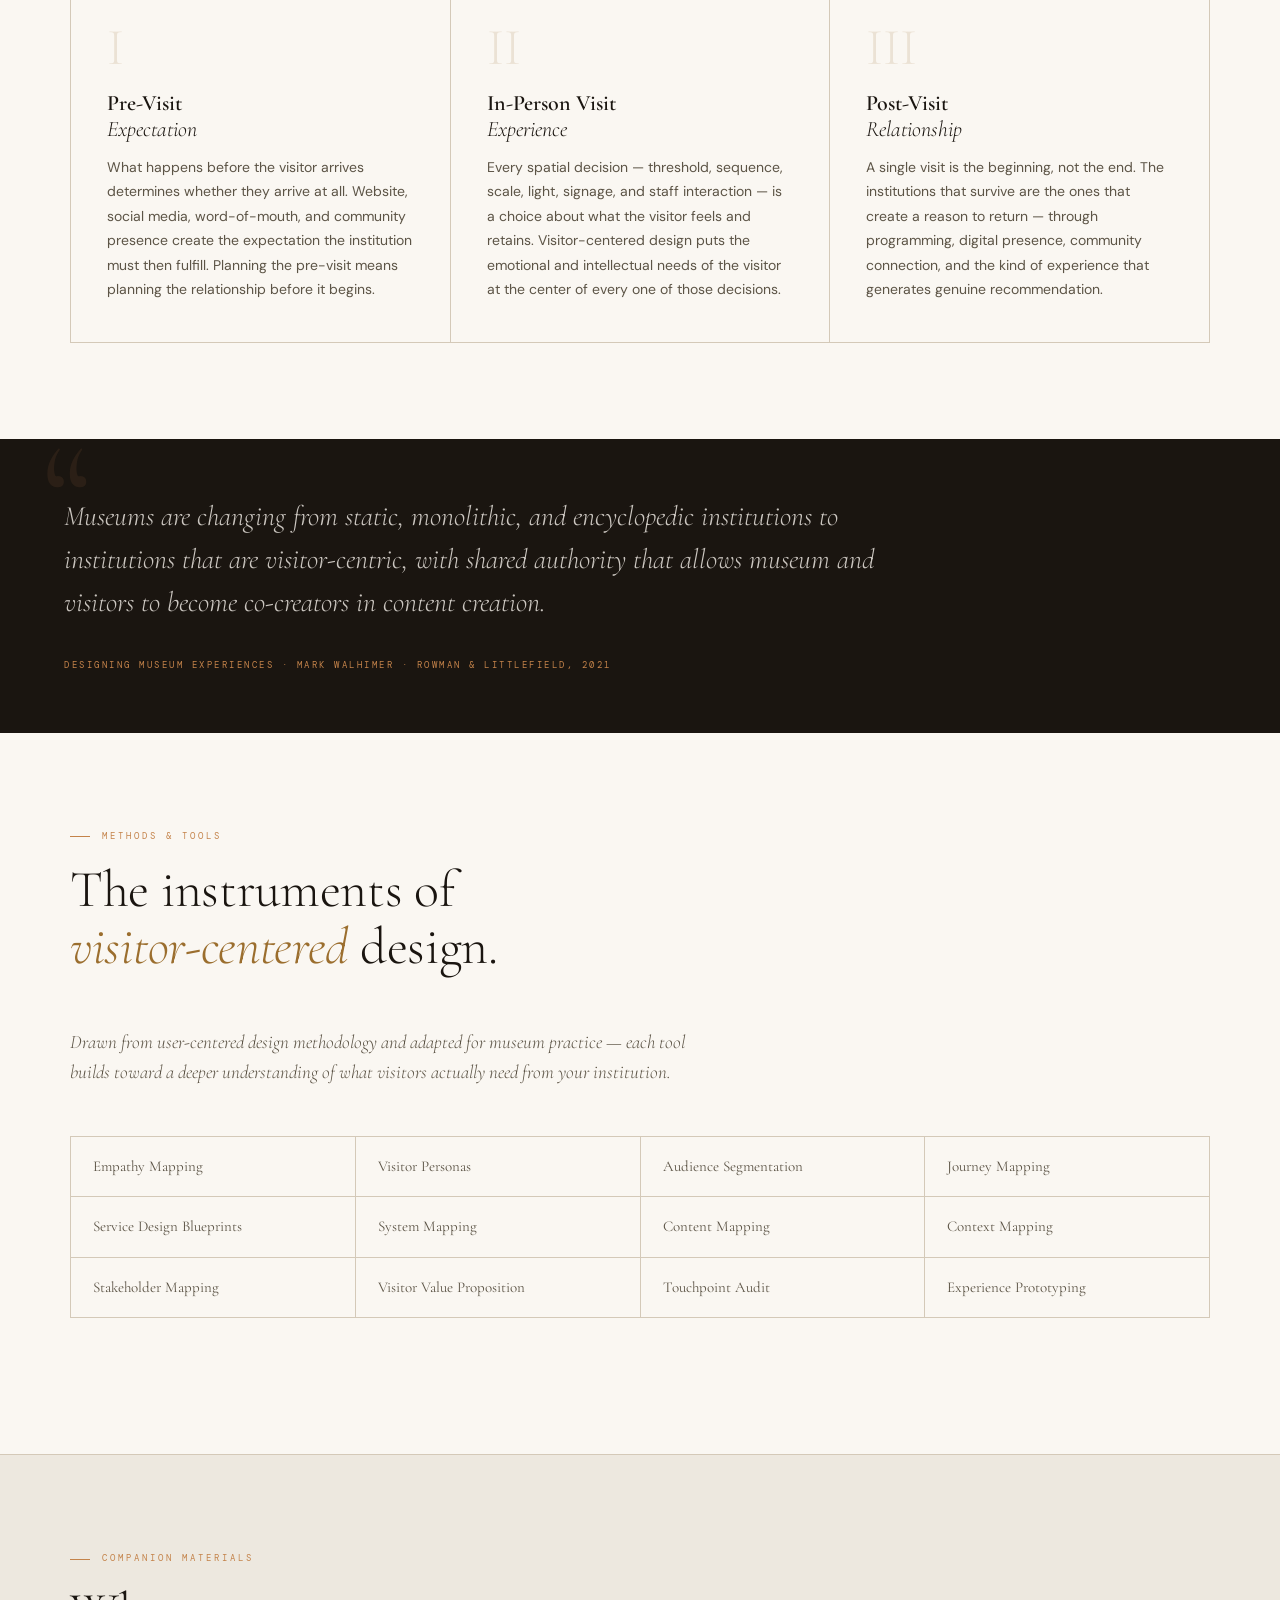
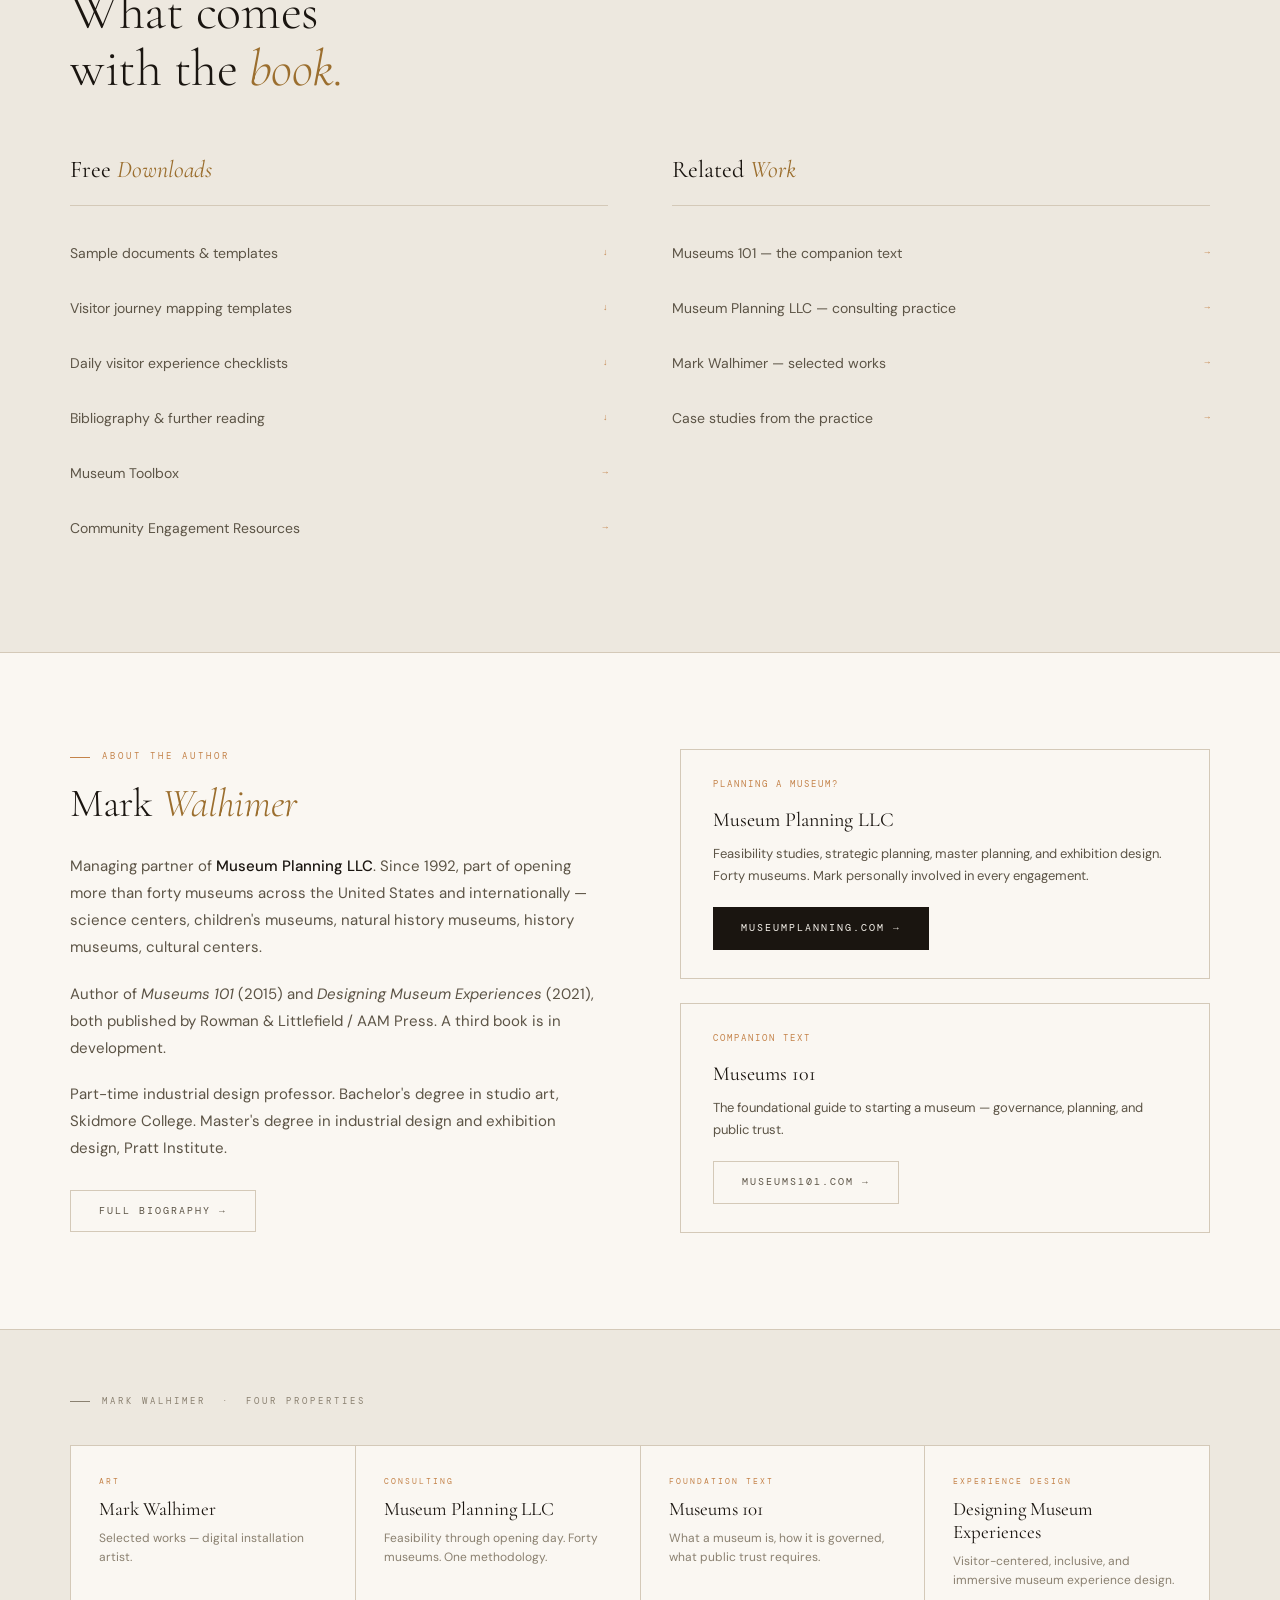
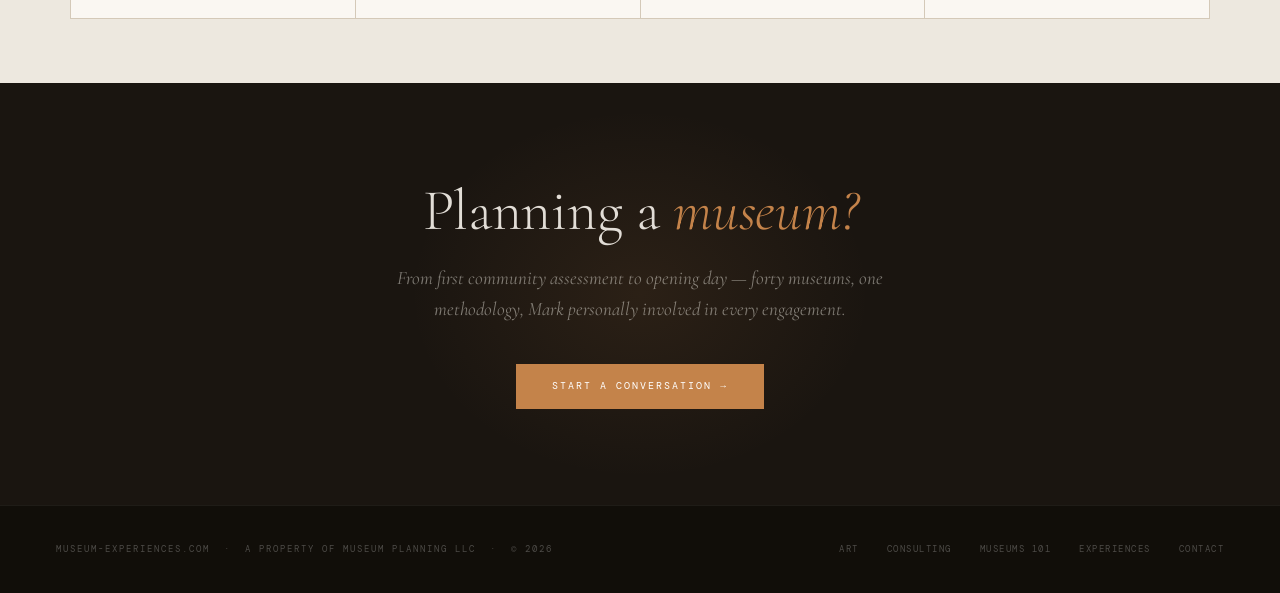
==== commit 22f73d49: "Add full SEO and four-site navigation for museum-experiences.com migration. Prepare the static GitHu" ====
--- a/index.html
+++ b/index.html
@@ -3,9 +3,97 @@
 <head>
 <meta charset="UTF-8">
 <meta name="viewport" content="width=device-width, initial-scale=1.0">
-<title>Designing Museum Experiences — Mark Walhimer</title>
-<meta name="description" content="Designing Museum Experiences by Mark Walhimer — a how-to guide for creating visitor-centered, inclusive museum experiences. Published by Rowman & Littlefield / AAM Press.">
-<link rel="canonical" href="https://www.museum-experiences.com/">
+<meta name="robots" content="index, follow, max-image-preview:large, max-snippet:-1, max-video-preview:-1">
+<title>Designing Museum Experiences — Visitor-Centered &amp; Inclusive Museum Design | Mark Walhimer</title>
+<meta name="description" content="Designing Museum Experiences by Mark Walhimer — a how-to guide for visitor-centered, inclusive, and immersive museum experiences. Journey mapping, empathy tools, and experience design frameworks. Rowman &amp; Littlefield / AAM Press, 2021.">
+<meta name="keywords" content="designing museum experiences, mark walhimer, visitor-centered museum design, inclusive museum experiences, immersive museum experiences, museum visitor journey mapping, museum experience design">
+<meta name="author" content="Mark Walhimer">
+<link rel="canonical" href="https://museum-experiences.com/">
+<meta property="og:locale" content="en_US">
+<meta property="og:type" content="website">
+<meta property="og:site_name" content="Designing Museum Experiences">
+<meta property="og:title" content="Designing Museum Experiences — Visitor-Centered Museum Design | Mark Walhimer">
+<meta property="og:description" content="A how-to guide for creating visitor-centered, inclusive, and immersive museum experiences — from the first touchpoint through the post-visit relationship. By Mark Walhimer.">
+<meta property="og:url" content="https://museum-experiences.com/">
+<meta property="og:image" content="https://museum-experiences.com/images/designing-museum-experiences-cover.jpg">
+<meta property="og:image:width" content="717">
+<meta property="og:image:height" content="1024">
+<meta property="og:image:alt" content="Designing Museum Experiences book cover by Mark Walhimer">
+<meta name="twitter:card" content="summary_large_image">
+<meta name="twitter:title" content="Designing Museum Experiences — Mark Walhimer">
+<meta name="twitter:description" content="Visitor-centered, inclusive, and immersive museum experience design — journey mapping, empathy tools, and frameworks for practitioners.">
+<meta name="twitter:image" content="https://museum-experiences.com/images/designing-museum-experiences-cover.jpg">
+<meta name="twitter:image:alt" content="Designing Museum Experiences book cover by Mark Walhimer">
+<meta name="theme-color" content="#faf7f2">
+<script type="application/ld+json">
+{
+  "@context": "https://schema.org",
+  "@graph": [
+    {
+      "@type": "Book",
+      "@id": "https://museum-experiences.com/#book",
+      "name": "Designing Museum Experiences",
+      "author": {
+        "@type": "Person",
+        "@id": "https://museum-experiences.com/#mark-walhimer",
+        "name": "Mark Walhimer"
+      },
+      "publisher": {
+        "@type": "Organization",
+        "name": "Rowman & Littlefield"
+      },
+      "datePublished": "2021",
+      "inLanguage": "en",
+      "url": "https://museum-experiences.com/",
+      "image": "https://museum-experiences.com/images/designing-museum-experiences-cover.jpg",
+      "description": "A how-to guide for creating visitor-centered, inclusive, and immersive museum experiences — from pre-visit expectation through in-person visit to post-visit relationship.",
+      "keywords": "designing museum experiences, visitor-centered museum design, inclusive museum experiences, immersive museum experiences, museum visitor journey mapping"
+    },
+    {
+      "@type": "Person",
+      "@id": "https://museum-experiences.com/#mark-walhimer",
+      "name": "Mark Walhimer",
+      "jobTitle": "Managing Partner, Museum Planning LLC",
+      "url": "https://markwalhimer.com/",
+      "sameAs": [
+        "https://markwalhimer.com/",
+        "https://museumplanning.com/",
+        "https://museums101.com/"
+      ],
+      "worksFor": {
+        "@type": "Organization",
+        "@id": "https://museum-experiences.com/#organization"
+      }
+    },
+    {
+      "@type": "WebSite",
+      "@id": "https://museum-experiences.com/#website",
+      "name": "Designing Museum Experiences",
+      "url": "https://museum-experiences.com/",
+      "description": "Official hub for Designing Museum Experiences by Mark Walhimer — visitor-centered and inclusive museum experience design.",
+      "publisher": {
+        "@id": "https://museum-experiences.com/#organization"
+      },
+      "inLanguage": "en"
+    },
+    {
+      "@type": "Organization",
+      "@id": "https://museum-experiences.com/#organization",
+      "name": "Museum Planning LLC",
+      "url": "https://museumplanning.com/",
+      "description": "Museum planning consultants — feasibility through opening day.",
+      "founder": {
+        "@id": "https://museum-experiences.com/#mark-walhimer"
+      },
+      "sameAs": [
+        "https://museumplanning.com/",
+        "https://museums101.com/",
+        "https://markwalhimer.com/"
+      ]
+    }
+  ]
+}
+</script>
 <link href="https://fonts.googleapis.com/css2?family=Cormorant+Garamond:ital,wght@0,300;0,400;0,600;0,700;1,300;1,400;1,600&family=DM+Sans:opsz,wght@9..40,300;9..40,400;9..40,500&family=DM+Mono:wght@300;400;500&display=swap" rel="stylesheet">
 <style>
 :root {
@@ -488,8 +576,7 @@
   <ul class="nav-links">
     <li><a href="#the-book">The Book</a></li>
     <li><a href="#resources">Resources</a></li>
-    <li><a href="https://museumcourses.com">Courses</a></li>
-    <li><a href="https://museumplanner.org">Museum Planner</a></li>
+    <li><a href="https://museums101.com">Museums 101</a></li>
     <li><a href="https://museumplanning.com" class="cta">Hire Mark →</a></li>
   </ul>
 </nav>
@@ -505,7 +592,7 @@
       <div class="hero-actions">
         <a href="https://amzn.to/3hwobnv" class="btn-primary">Buy on Amazon →</a>
         <a href="#resources" class="btn-ghost">Free Resources</a>
-        <a href="https://museumcourses.com" class="btn-ghost">Online Course</a>
+        <a href="https://museums101.com" class="btn-ghost">Museums 101</a>
       </div>
       <div class="pub-line">
         <span class="pub-badge">Rowman &amp; Littlefield</span>
@@ -517,7 +604,9 @@
     <div class="hero-right">
       <div class="book-cover-wrap">
         <img
-          src="https://www.museum-experiences.com/wp-content/uploads/2021/08/Designing-Museum-Experiences-717x1024.jpg"
+          src="images/designing-museum-experiences-cover.jpg"
+          width="717"
+          height="1024"
           alt="Designing Museum Experiences by Mark Walhimer"
           class="book-cover"
           onerror="this.style.display='none'; this.nextElementSibling.style.display='flex';"
@@ -626,31 +715,31 @@
         <ul class="resource-list">
           <li>
             <div>
-              <a href="https://www.museum-experiences.com/resources/">Sample documents &amp; templates</a>
+              <a href="https://museum-experiences.com/resources/">Sample documents &amp; templates</a>
             </div>
             <span class="res-arrow">↓</span>
           </li>
           <li>
             <div>
-              <a href="https://www.museum-experiences.com/resources/">Visitor journey mapping templates</a>
+              <a href="https://museum-experiences.com/resources/">Visitor journey mapping templates</a>
             </div>
             <span class="res-arrow">↓</span>
           </li>
           <li>
             <div>
-              <a href="https://www.museum-experiences.com/resources/">Daily visitor experience checklists</a>
+              <a href="https://museum-experiences.com/resources/">Daily visitor experience checklists</a>
             </div>
             <span class="res-arrow">↓</span>
           </li>
           <li>
             <div>
-              <a href="https://www.museum-experiences.com/resources/">Bibliography &amp; further reading</a>
+              <a href="https://museum-experiences.com/resources/">Bibliography &amp; further reading</a>
             </div>
             <span class="res-arrow">↓</span>
           </li>
           <li>
             <div>
-              <a href="https://www.museum-experiences.com/museum-toolbox/">Museum Toolbox</a>
+              <a href="https://museum-experiences.com/museum-toolbox/">Museum Toolbox</a>
             </div>
             <span class="res-arrow">→</span>
           </li>
@@ -664,41 +753,29 @@
       </div>
 
       <div class="resource-group">
-        <h3>Further <em>Reading</em></h3>
+        <h3>Related <em>Work</em></h3>
         <ul class="resource-list">
           <li>
             <div>
-              <a href="https://museumplanner.org/designing-museum-experiences/">Book hub on Museum Planner</a>
+              <a href="https://museums101.com">Museums 101 — the companion text</a>
             </div>
             <span class="res-arrow">→</span>
           </li>
           <li>
             <div>
-              <a href="https://museumplanner.org/genz_town_square_article.html">The Town Square Is Now Their Background</a>
+              <a href="https://museumplanning.com">Museum Planning LLC — consulting practice</a>
             </div>
             <span class="res-arrow">→</span>
           </li>
           <li>
             <div>
-              <a href="https://museumplanner.org/radical-localism.html">Radical Localism — How Museums Survive</a>
+              <a href="https://markwalhimer.com">Mark Walhimer — selected works</a>
             </div>
             <span class="res-arrow">→</span>
           </li>
           <li>
             <div>
-              <a href="https://museumplanner.org/museums-2026-caring-for-mind-and-soul/">2026 Hard Mode: Caring for Mind &amp; Soul</a>
-            </div>
-            <span class="res-arrow">→</span>
-          </li>
-          <li>
-            <div>
-              <a href="https://museumplanner.org/archive">Full archive — 400+ articles</a>
-            </div>
-            <span class="res-arrow">→</span>
-          </li>
-          <li>
-            <div>
-              <a href="https://museums101.com">Museums 101 — the companion text</a>
+              <a href="https://museumplanning.com/projects/designing-museum-experiences.html">Case studies from the practice</a>
             </div>
             <span class="res-arrow">→</span>
           </li>
@@ -724,19 +801,18 @@
       </div>
 
       <div>
-        <div class="course-card">
-          <div class="course-card-tag">Online Course &nbsp;·&nbsp; museumcourses.com</div>
-          <h3>Learn by <em>doing.</em></h3>
-          <p>The companion online course leads students through the process of creating their own visitor-centered museum project — applying the tools from the book to a real institution or concept.</p>
-          <p style="font-size:13px; color: var(--muted); margin-top:-4px; margin-bottom: 20px;">Self-paced · Practitioner-led · Certificate on completion</p>
-          <a href="https://museumcourses.com" class="btn-primary">Go to museumcourses.com →</a>
-        </div>
-
-        <div style="margin-top: 24px; padding: 28px 32px; border: 1px solid var(--rule);">
+        <div style="padding: 28px 32px; border: 1px solid var(--rule); margin-bottom: 24px;">
           <div class="course-card-tag">Planning a Museum?</div>
           <h3 style="font-family: var(--serif); font-size: 20px; font-weight: 400; color: var(--ink); margin-bottom: 10px; line-height: 1.3;">Museum Planning LLC</h3>
           <p style="font-size: 13px; color: var(--mid); line-height: 1.7; margin-bottom: 20px;">Feasibility studies, strategic planning, master planning, and exhibition design. Forty museums. Mark personally involved in every engagement.</p>
-          <a href="https://museumplanning.com" class="btn-ghost">museumplanning.com →</a>
+          <a href="https://museumplanning.com" class="btn-primary">museumplanning.com →</a>
+        </div>
+
+        <div style="padding: 28px 32px; border: 1px solid var(--rule);">
+          <div class="course-card-tag">Companion Text</div>
+          <h3 style="font-family: var(--serif); font-size: 20px; font-weight: 400; color: var(--ink); margin-bottom: 10px; line-height: 1.3;">Museums 101</h3>
+          <p style="font-size: 13px; color: var(--mid); line-height: 1.7; margin-bottom: 20px;">The foundational guide to starting a museum — governance, planning, and public trust.</p>
+          <a href="https://museums101.com" class="btn-ghost">museums101.com →</a>
         </div>
       </div>
     </div>
@@ -746,27 +822,27 @@
 <!-- ECOSYSTEM -->
 <div class="ecosystem">
   <div class="eco-inner">
-    <div class="eco-label-top">The Practice &nbsp;·&nbsp; Museum Planning LLC</div>
+    <div class="eco-label-top">Mark Walhimer &nbsp;·&nbsp; Four Properties</div>
     <div class="eco-grid">
+      <a href="https://markwalhimer.com" class="eco-card">
+        <div class="eco-card-tag">Art</div>
+        <div class="eco-card-name">Mark Walhimer</div>
+        <div class="eco-card-desc">Selected works — digital installation artist.</div>
+      </a>
       <a href="https://museumplanning.com" class="eco-card">
         <div class="eco-card-tag">Consulting</div>
         <div class="eco-card-name">Museum Planning LLC</div>
         <div class="eco-card-desc">Feasibility through opening day. Forty museums. One methodology.</div>
-      </a>
-      <a href="https://museumplanner.org" class="eco-card">
-        <div class="eco-card-tag">Intellectual Home</div>
-        <div class="eco-card-name">Museum Planner</div>
-        <div class="eco-card-desc">400+ articles on museum planning, governance, and the future of the field.</div>
       </a>
       <a href="https://museums101.com" class="eco-card">
         <div class="eco-card-tag">Foundation Text</div>
         <div class="eco-card-name">Museums 101</div>
         <div class="eco-card-desc">What a museum is, how it is governed, what public trust requires.</div>
       </a>
-      <a href="https://museumcourses.com" class="eco-card">
-        <div class="eco-card-tag">Education</div>
-        <div class="eco-card-name">Museum Courses</div>
-        <div class="eco-card-desc">Online courses for museum practitioners and students.</div>
+      <a href="https://museum-experiences.com" class="eco-card">
+        <div class="eco-card-tag">Experience Design</div>
+        <div class="eco-card-name">Designing Museum Experiences</div>
+        <div class="eco-card-desc">Visitor-centered, inclusive, and immersive museum experience design.</div>
       </a>
     </div>
   </div>
@@ -783,10 +859,10 @@
 <footer>
   <div class="footer-left">Museum-Experiences.com &nbsp;·&nbsp; A property of Museum Planning LLC &nbsp;·&nbsp; © 2026</div>
   <div class="footer-links">
-    <a href="https://museumplanner.org">Museum Planner</a>
+    <a href="https://markwalhimer.com">Art</a>
     <a href="https://museumplanning.com">Consulting</a>
-    <a href="https://museumcourses.com">Courses</a>
     <a href="https://museums101.com">Museums 101</a>
+    <a href="https://museum-experiences.com">Experiences</a>
     <a href="mailto:mark@museumplanning.com">Contact</a>
   </div>
 </footer>
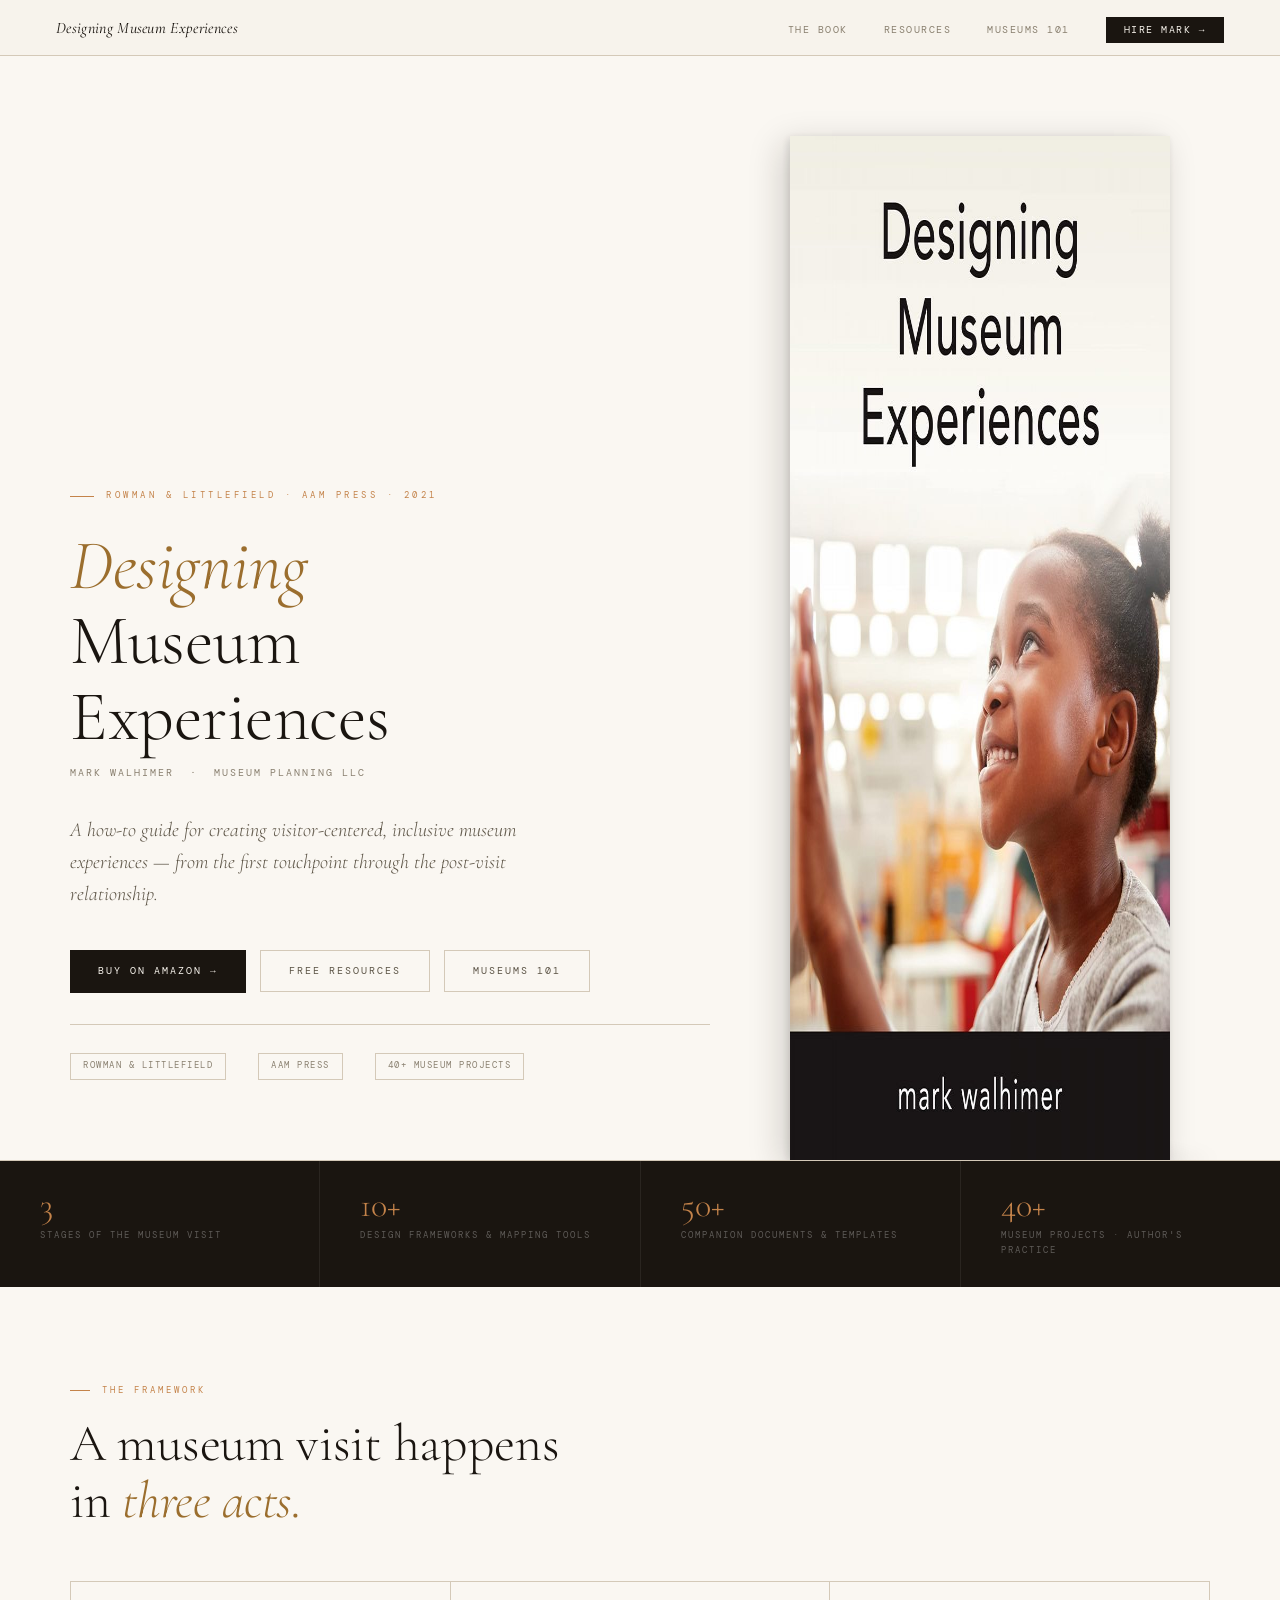
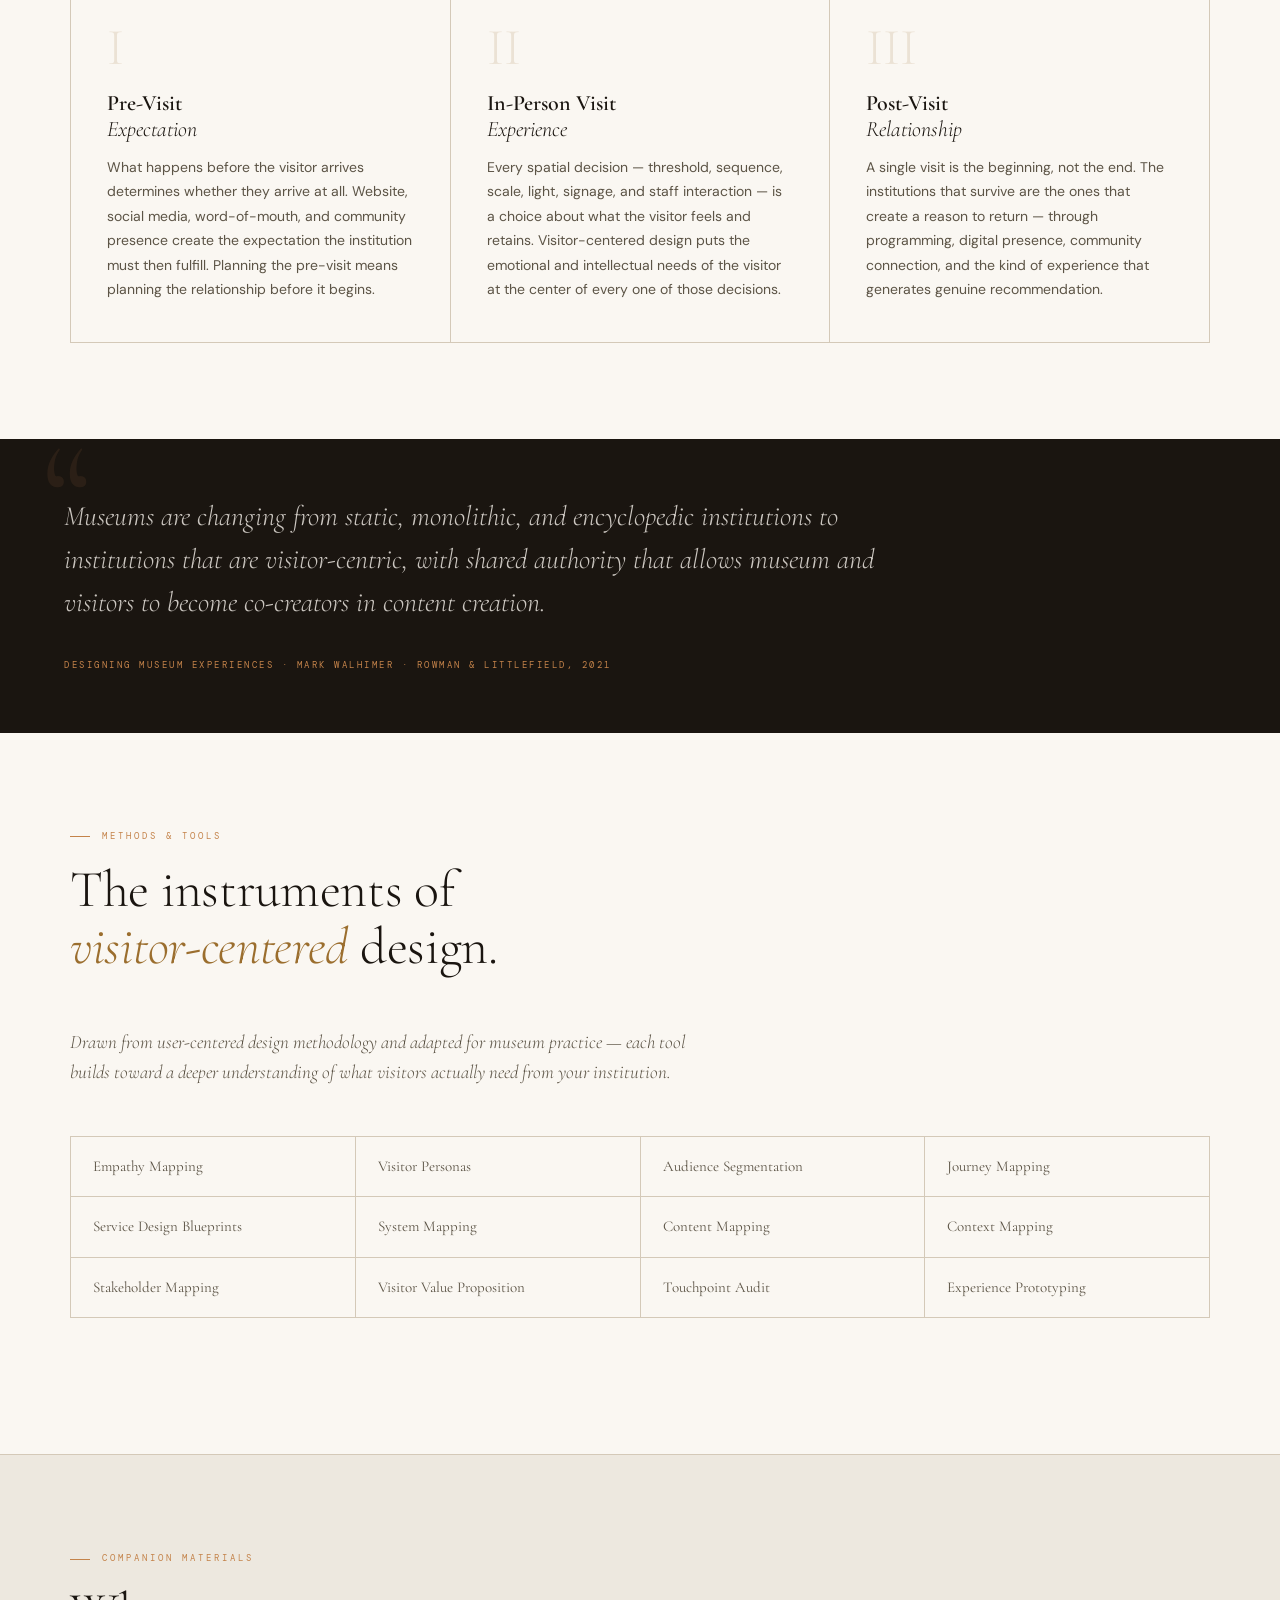
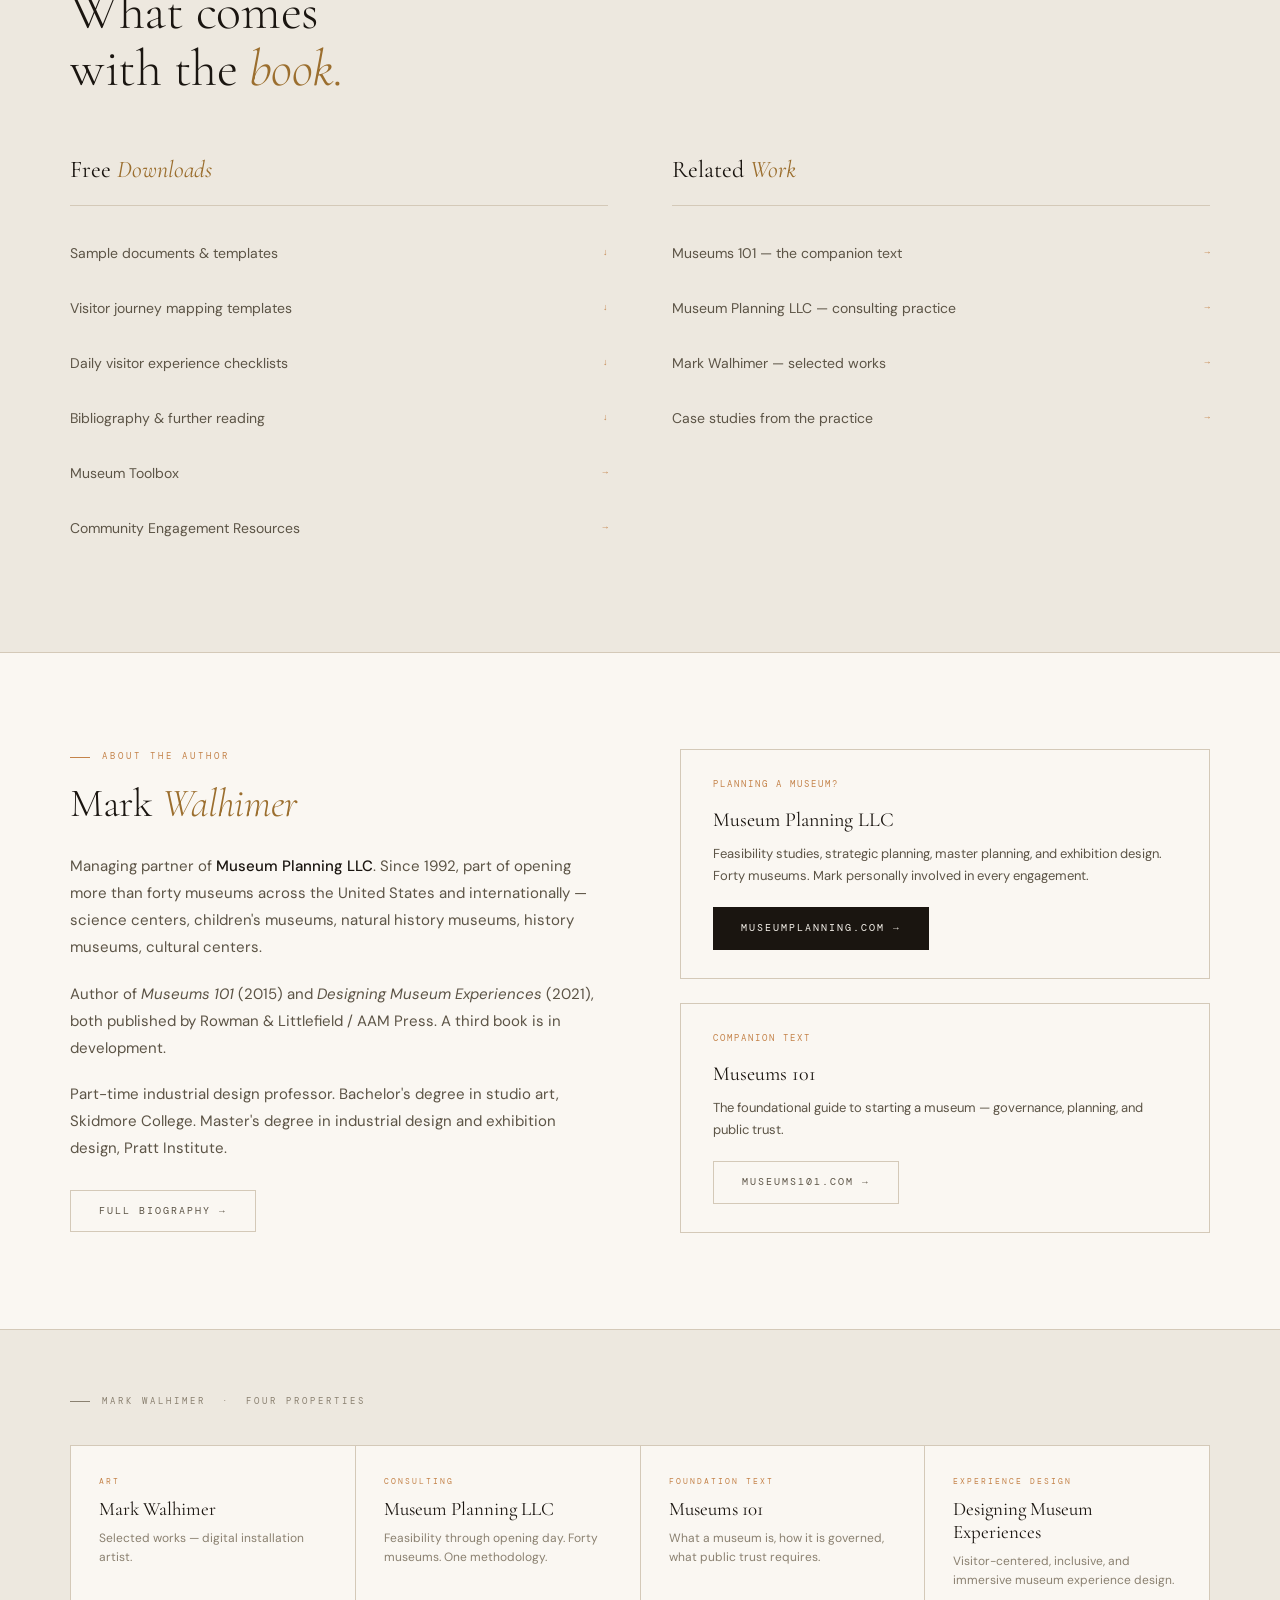
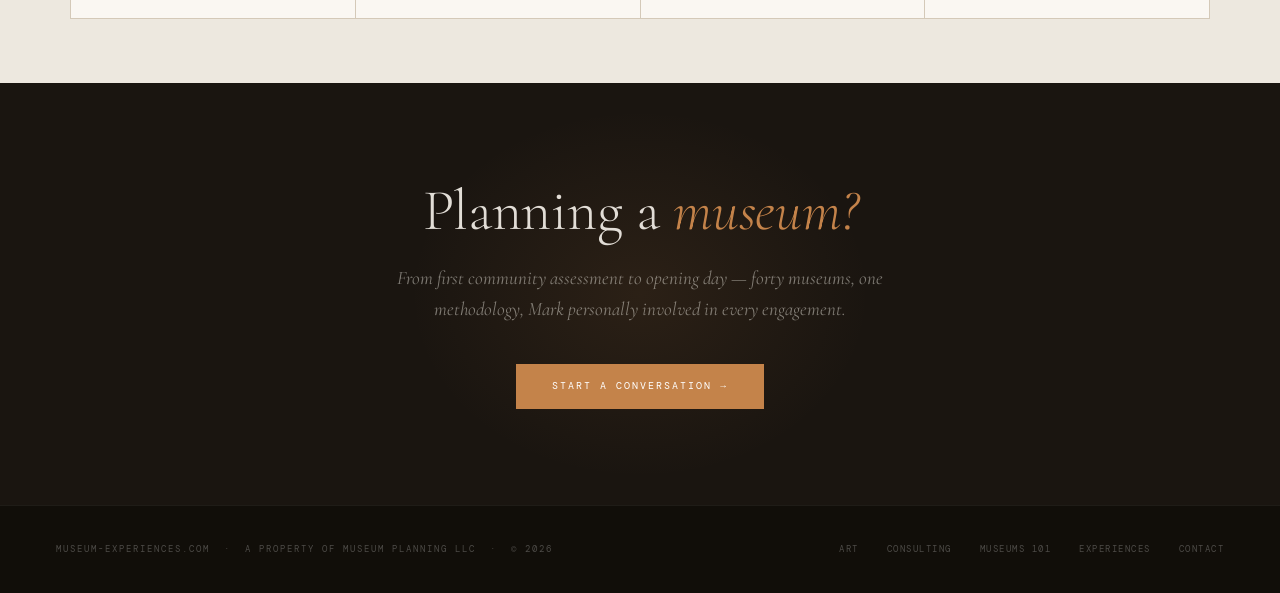
==== commit f3320e8b: "Add resources page with templates, checklists, and companion links. Extract shared CSS to assets/sit" ====
--- a/index.html
+++ b/index.html
@@ -95,478 +95,7 @@
 }
 </script>
 <link href="https://fonts.googleapis.com/css2?family=Cormorant+Garamond:ital,wght@0,300;0,400;0,600;0,700;1,300;1,400;1,600&family=DM+Sans:opsz,wght@9..40,300;9..40,400;9..40,500&family=DM+Mono:wght@300;400;500&display=swap" rel="stylesheet">
-<style>
-:root {
-  --paper:   #f7f3ec;
-  --cream:   #faf7f2;
-  --pale:    #ede8df;
-  --rule:    #d4c9b8;
-  --ink:     #1a1510;
-  --mid:     #5c5446;
-  --muted:   #8a8070;
-  --gold:    #9b6e2e;
-  --copper:  #c4834a;
-  --red:     #8c2018;
-  --serif:   'Cormorant Garamond', Georgia, serif;
-  --sans:    'DM Sans', sans-serif;
-  --mono:    'DM Mono', monospace;
-}
-
-*, *::before, *::after { box-sizing: border-box; margin: 0; padding: 0; }
-html { scroll-behavior: smooth; }
-
-body {
-  font-family: var(--sans);
-  background: var(--cream);
-  color: var(--ink);
-  font-size: 16px;
-  line-height: 1.75;
-  -webkit-font-smoothing: antialiased;
-}
-
-/* ── NAV ── */
-nav {
-  position: sticky; top: 0; z-index: 100;
-  background: rgba(247,243,236,.96);
-  backdrop-filter: blur(10px);
-  border-bottom: 1px solid var(--rule);
-  padding: 0 56px;
-  height: 56px;
-  display: flex; align-items: center; justify-content: space-between;
-}
-.nav-logo {
-  font-family: var(--serif);
-  font-size: 16px; font-weight: 400; font-style: italic;
-  color: var(--ink); text-decoration: none; letter-spacing: .02em;
-}
-.nav-links { display: flex; gap: 36px; list-style: none; align-items: center; }
-.nav-links a {
-  font-family: var(--mono); font-size: 9.5px; letter-spacing: 1.5px;
-  text-transform: uppercase; color: var(--muted); text-decoration: none;
-  transition: color .2s;
-}
-.nav-links a:hover { color: var(--gold); }
-.nav-links .cta {
-  background: var(--ink); color: var(--paper) !important;
-  padding: 7px 18px; transition: background .2s;
-}
-.nav-links .cta:hover { background: var(--gold) !important; color: white !important; }
-
-/* ── HERO — two-column book layout ── */
-.hero {
-  padding: 80px 56px 0;
-  background: var(--cream);
-  border-bottom: 1px solid var(--rule);
-  overflow: hidden;
-}
-.hero-inner {
-  max-width: 1140px; margin: 0 auto;
-  display: grid; grid-template-columns: 1fr 420px;
-  gap: 80px; align-items: end;
-}
-
-/* LEFT */
-.hero-left { padding-bottom: 80px; }
-
-.kicker {
-  font-family: var(--mono); font-size: 9px; letter-spacing: 3.5px;
-  text-transform: uppercase; color: var(--copper);
-  margin-bottom: 24px;
-  display: flex; align-items: center; gap: 12px;
-  animation: fadeUp .6s .1s both;
-}
-.kicker::before { content: ''; width: 24px; height: 1px; background: var(--copper); }
-
-h1 {
-  font-family: var(--serif);
-  font-size: clamp(44px, 5.5vw, 72px);
-  font-weight: 300; line-height: 1.07;
-  color: var(--ink); margin-bottom: 10px;
-  letter-spacing: -.5px;
-  animation: fadeUp .6s .2s both;
-}
-h1 em { font-style: italic; color: var(--gold); }
-
-.hero-byline {
-  font-family: var(--mono); font-size: 10px; letter-spacing: 2px;
-  text-transform: uppercase; color: var(--muted);
-  margin-bottom: 32px;
-  animation: fadeUp .6s .25s both;
-}
-
-.hero-desc {
-  font-family: var(--serif); font-size: 20px; font-weight: 300;
-  font-style: italic; color: var(--mid);
-  line-height: 1.6; max-width: 520px;
-  margin-bottom: 40px;
-  animation: fadeUp .6s .3s both;
-}
-
-.hero-actions {
-  display: flex; gap: 14px; flex-wrap: wrap;
-  animation: fadeUp .6s .4s both;
-}
-.btn-primary {
-  display: inline-block; text-decoration: none;
-  font-family: var(--mono); font-size: 9.5px; letter-spacing: 2px;
-  text-transform: uppercase;
-  background: var(--ink); color: var(--paper);
-  padding: 13px 28px; transition: background .2s;
-}
-.btn-primary:hover { background: var(--gold); }
-.btn-ghost {
-  display: inline-block; text-decoration: none;
-  font-family: var(--mono); font-size: 9.5px; letter-spacing: 2px;
-  text-transform: uppercase;
-  border: 1px solid var(--rule); color: var(--mid);
-  padding: 12px 28px; transition: all .2s;
-}
-.btn-ghost:hover { border-color: var(--gold); color: var(--gold); }
-
-/* publisher line */
-.pub-line {
-  margin-top: 32px; padding-top: 28px;
-  border-top: 1px solid var(--rule);
-  display: flex; gap: 32px; align-items: center;
-  animation: fadeUp .6s .5s both;
-}
-.pub-badge {
-  font-family: var(--mono); font-size: 8.5px; letter-spacing: 1.5px;
-  text-transform: uppercase; color: var(--muted);
-  border: 1px solid var(--rule); padding: 5px 12px;
-}
-
-/* RIGHT — book cover */
-.hero-right {
-  align-self: end;
-  animation: fadeUp .7s .15s both;
-}
-.book-cover-wrap {
-  position: relative;
-}
-.book-cover-shadow {
-  position: absolute; bottom: -20px; left: 24px; right: -12px;
-  height: 40px;
-  background: radial-gradient(ellipse, rgba(26,21,16,.25) 0%, transparent 70%);
-  filter: blur(8px);
-}
-.book-cover {
-  display: block;
-  width: 100%;
-  max-width: 380px;
-  box-shadow:
-    -8px 8px 32px rgba(26,21,16,.18),
-    -2px 2px 8px rgba(26,21,16,.12);
-  position: relative; z-index: 1;
-}
-/* Fallback book cover (CSS only, shown if img fails) */
-.book-cover-fallback {
-  width: 100%; max-width: 380px;
-  aspect-ratio: 0.7;
-  background: linear-gradient(160deg, #2a1f12 0%, #1a1510 60%, #241c13 100%);
-  border-left: 6px solid var(--gold);
-  display: flex; flex-direction: column;
-  justify-content: space-between; padding: 48px 36px;
-  box-shadow: -8px 8px 32px rgba(26,21,16,.3), -2px 2px 8px rgba(26,21,16,.2);
-  position: relative; overflow: hidden;
-}
-.book-cover-fallback::before {
-  content: '';
-  position: absolute; inset: 0;
-  background: repeating-linear-gradient(
-    0deg, transparent, transparent 47px,
-    rgba(201,150,74,.04) 48px
-  );
-}
-.bcf-top { position: relative; z-index: 1; }
-.bcf-title {
-  font-family: var(--serif); font-size: 28px; font-weight: 300;
-  font-style: italic; color: rgba(247,243,236,.9);
-  line-height: 1.2; margin-bottom: 12px;
-}
-.bcf-subtitle {
-  font-family: var(--mono); font-size: 9px; letter-spacing: 2px;
-  text-transform: uppercase; color: rgba(201,150,74,.7);
-  line-height: 1.5;
-}
-.bcf-author {
-  font-family: var(--mono); font-size: 10px; letter-spacing: 2px;
-  text-transform: uppercase; color: rgba(247,243,236,.5);
-  position: relative; z-index: 1;
-}
-.bcf-rule {
-  width: 40px; height: 1px; background: var(--gold);
-  margin-bottom: 12px; position: relative; z-index: 1;
-}
-
-/* ── FACTS STRIP ── */
-.facts {
-  background: var(--ink);
-  display: flex;
-  border-top: none;
-}
-.fact {
-  flex: 1; padding: 28px 40px;
-  border-right: 1px solid rgba(255,255,255,.07);
-}
-.fact:last-child { border-right: none; }
-.fact-num {
-  font-family: var(--serif);
-  font-size: 34px; font-weight: 300;
-  color: var(--copper); line-height: 1; margin-bottom: 6px;
-}
-.fact-label {
-  font-family: var(--mono); font-size: 8.5px;
-  letter-spacing: 2px; text-transform: uppercase;
-  color: rgba(255,255,255,.3);
-}
-
-/* ── SECTIONS ── */
-.section { padding: 96px 56px; }
-.section + .section { border-top: 1px solid var(--rule); }
-.section-inner { max-width: 1140px; margin: 0 auto; }
-
-.section-tag {
-  font-family: var(--mono); font-size: 9px; letter-spacing: 3px;
-  text-transform: uppercase; color: var(--copper);
-  margin-bottom: 16px;
-  display: flex; align-items: center; gap: 12px;
-}
-.section-tag::before { content: ''; width: 20px; height: 1px; background: var(--copper); }
-
-h2 {
-  font-family: var(--serif);
-  font-size: clamp(32px, 4.5vw, 52px);
-  font-weight: 300; color: var(--ink); line-height: 1.1;
-  margin-bottom: 52px; letter-spacing: -.3px;
-}
-h2 em { font-style: italic; color: var(--gold); }
-
-/* THREE STAGES */
-.stages { display: grid; grid-template-columns: repeat(3, 1fr); gap: 1px; background: var(--rule); border: 1px solid var(--rule); }
-.stage {
-  background: var(--cream); padding: 40px 36px;
-  transition: background .2s;
-}
-.stage:hover { background: var(--pale); }
-.stage-num {
-  font-family: var(--serif); font-size: 52px; font-weight: 300;
-  color: rgba(155,110,46,.15); line-height: 1; margin-bottom: 16px;
-}
-.stage-title {
-  font-family: var(--serif); font-size: 22px; font-weight: 600;
-  color: var(--ink); margin-bottom: 12px; line-height: 1.2;
-}
-.stage-title em { font-style: italic; font-weight: 300; }
-.stage p { font-size: 14px; color: var(--mid); line-height: 1.75; }
-
-/* TOOLS — compact grid */
-.tools-intro {
-  max-width: 640px; margin-bottom: 48px;
-  font-family: var(--serif); font-size: 19px; font-weight: 300;
-  font-style: italic; color: var(--mid); line-height: 1.6;
-}
-.tools-grid {
-  display: grid; grid-template-columns: repeat(4, 1fr); gap: 1px;
-  background: var(--rule); border: 1px solid var(--rule);
-  margin-bottom: 40px;
-}
-.tool-cell {
-  background: var(--cream); padding: 20px 22px;
-  font-family: var(--serif); font-size: 15px;
-  color: var(--mid); line-height: 1.3;
-  transition: background .2s, color .2s;
-}
-.tool-cell:hover { background: var(--pale); color: var(--ink); }
-
-/* PULL QUOTE */
-.pull-quote {
-  background: var(--ink); padding: 56px 64px;
-  margin: 0 0 0 0; position: relative; overflow: hidden;
-}
-.pull-quote::before {
-  content: '\201C';
-  position: absolute; top: -20px; left: 40px;
-  font-family: var(--serif); font-size: 160px; font-weight: 300;
-  color: rgba(196,131,74,.1); line-height: 1; pointer-events: none;
-}
-.pull-quote p {
-  font-family: var(--serif); font-size: clamp(20px, 2.5vw, 28px);
-  font-weight: 300; font-style: italic;
-  color: rgba(247,243,236,.8); line-height: 1.55;
-  max-width: 820px; position: relative; z-index: 1;
-  margin-bottom: 24px;
-}
-.pull-quote cite {
-  font-family: var(--mono); font-size: 9px; letter-spacing: 2.5px;
-  text-transform: uppercase; color: var(--copper); font-style: normal;
-  position: relative; z-index: 1;
-}
-
-/* RESOURCES two-col */
-.resources-grid {
-  display: grid; grid-template-columns: 1fr 1fr; gap: 64px;
-}
-.resource-group h3 {
-  font-family: var(--serif); font-size: 24px; font-weight: 400;
-  color: var(--ink); margin-bottom: 20px;
-  padding-bottom: 14px; border-bottom: 1px solid var(--rule);
-}
-.resource-group h3 em { font-style: italic; color: var(--gold); }
-.resource-list { list-style: none; display: flex; flex-direction: column; gap: 0; }
-.resource-list li {
-  padding: 13px 0; border-bottom: 1px solid var(--pale);
-  display: flex; align-items: center; gap: 12px;
-}
-.resource-list a {
-  font-size: 14px; color: var(--mid); text-decoration: none;
-  transition: color .2s; line-height: 1.4;
-}
-.resource-list a:hover { color: var(--gold); }
-.res-arrow {
-  font-family: var(--mono); font-size: 9px; color: var(--copper);
-  margin-left: auto; flex-shrink: 0;
-}
-
-/* ABOUT — two col */
-.about-grid {
-  display: grid; grid-template-columns: 1fr 1fr; gap: 80px; align-items: start;
-}
-.about-text p {
-  font-size: 15px; color: var(--mid); line-height: 1.8; margin-bottom: 1.3em;
-}
-.about-text p strong { color: var(--ink); font-weight: 500; }
-
-/* course card */
-.course-card {
-  background: var(--pale); border: 1px solid var(--rule); padding: 36px 32px;
-}
-.course-card-tag {
-  font-family: var(--mono); font-size: 8.5px; letter-spacing: 2px;
-  text-transform: uppercase; color: var(--copper); margin-bottom: 14px;
-}
-.course-card h3 {
-  font-family: var(--serif); font-size: 26px; font-weight: 400;
-  color: var(--ink); margin-bottom: 12px; line-height: 1.2;
-}
-.course-card h3 em { font-style: italic; color: var(--gold); }
-.course-card p { font-size: 13px; color: var(--mid); line-height: 1.7; margin-bottom: 24px; }
-
-/* ECOSYSTEM */
-.ecosystem {
-  background: var(--pale); border-top: 1px solid var(--rule);
-  padding: 64px 56px;
-}
-.eco-inner { max-width: 1140px; margin: 0 auto; }
-.eco-label-top {
-  font-family: var(--mono); font-size: 9px; letter-spacing: 3px;
-  text-transform: uppercase; color: var(--muted);
-  margin-bottom: 36px; display: flex; align-items: center; gap: 12px;
-}
-.eco-label-top::before { content: ''; width: 20px; height: 1px; background: var(--muted); }
-.eco-grid {
-  display: grid; grid-template-columns: repeat(4, 1fr); gap: 1px;
-  background: var(--rule); border: 1px solid var(--rule);
-}
-.eco-card {
-  background: var(--cream); padding: 28px 28px;
-  text-decoration: none; display: block; transition: background .2s;
-}
-.eco-card:hover { background: white; }
-.eco-card-tag {
-  font-family: var(--mono); font-size: 8px; letter-spacing: 2px;
-  text-transform: uppercase; color: var(--copper); margin-bottom: 10px;
-}
-.eco-card-name {
-  font-family: var(--serif); font-size: 19px; font-weight: 400;
-  color: var(--ink); line-height: 1.2; margin-bottom: 8px;
-}
-.eco-card-desc {
-  font-size: 12px; color: var(--muted); line-height: 1.6;
-}
-
-/* ── CTA ── */
-.cta-section {
-  background: var(--ink); padding: 96px 56px; text-align: center;
-  position: relative; overflow: hidden;
-}
-.cta-section::before {
-  content: '';
-  position: absolute; top: 50%; left: 50%;
-  transform: translate(-50%, -50%);
-  width: 500px; height: 400px;
-  background: radial-gradient(ellipse, rgba(196,131,74,.1) 0%, transparent 65%);
-  pointer-events: none;
-}
-.cta-section h2 {
-  font-family: var(--serif); font-size: clamp(36px, 5vw, 58px);
-  font-weight: 300; color: rgba(247,243,236,.9);
-  line-height: 1.1; margin-bottom: 20px;
-  position: relative; z-index: 1;
-}
-.cta-section h2 em { font-style: italic; color: var(--copper); }
-.cta-section p {
-  font-family: var(--serif); font-style: italic; font-size: 19px;
-  color: rgba(247,243,236,.45); max-width: 520px;
-  margin: 0 auto 40px; line-height: 1.6;
-  position: relative; z-index: 1;
-}
-.cta-btn {
-  display: inline-block; text-decoration: none;
-  font-family: var(--mono); font-size: 9.5px; letter-spacing: 2px;
-  text-transform: uppercase;
-  background: var(--copper); color: white;
-  padding: 14px 36px; transition: background .2s;
-  position: relative; z-index: 1;
-}
-.cta-btn:hover { background: var(--gold); }
-
-/* ── FOOTER ── */
-footer {
-  background: #110e09;
-  padding: 36px 56px;
-  display: flex; align-items: center; justify-content: space-between;
-  border-top: 1px solid rgba(255,255,255,.06);
-}
-.footer-left {
-  font-family: var(--mono); font-size: 9px; letter-spacing: 2px;
-  text-transform: uppercase; color: rgba(255,255,255,.25);
-}
-.footer-links { display: flex; gap: 28px; }
-.footer-links a {
-  font-family: var(--mono); font-size: 9px; letter-spacing: 1.5px;
-  text-transform: uppercase; color: rgba(255,255,255,.25); text-decoration: none;
-  transition: color .2s;
-}
-.footer-links a:hover { color: var(--copper); }
-
-/* ── ANIMATIONS ── */
-@keyframes fadeUp {
-  from { opacity: 0; transform: translateY(20px); }
-  to   { opacity: 1; transform: translateY(0); }
-}
-
-/* ── RESPONSIVE ── */
-@media (max-width: 960px) {
-  nav { padding: 0 24px; }
-  .hero { padding: 60px 24px 0; }
-  .hero-inner { grid-template-columns: 1fr; gap: 40px; }
-  .hero-right { display: flex; justify-content: center; padding-bottom: 48px; }
-  .book-cover-fallback { max-width: 260px; }
-  .stages { grid-template-columns: 1fr; }
-  .tools-grid { grid-template-columns: repeat(2, 1fr); }
-  .resources-grid { grid-template-columns: 1fr; gap: 40px; }
-  .about-grid { grid-template-columns: 1fr; gap: 40px; }
-  .eco-grid { grid-template-columns: repeat(2, 1fr); }
-  .facts { flex-direction: column; }
-  .fact { border-right: none; border-bottom: 1px solid rgba(255,255,255,.07); }
-  .section { padding: 64px 24px; }
-  .ecosystem { padding: 56px 24px; }
-  .cta-section { padding: 72px 24px; }
-  footer { padding: 28px 24px; flex-direction: column; gap: 20px; text-align: center; }
-  .pull-quote { padding: 40px 32px; }
-}
-</style>
+<link rel="stylesheet" href="assets/site.css">
 </head>
 <body>
 
@@ -575,7 +104,7 @@
   <a href="/" class="nav-logo">Designing Museum Experiences</a>
   <ul class="nav-links">
     <li><a href="#the-book">The Book</a></li>
-    <li><a href="#resources">Resources</a></li>
+    <li><a href="/resources/">Resources</a></li>
     <li><a href="https://museums101.com">Museums 101</a></li>
     <li><a href="https://museumplanning.com" class="cta">Hire Mark →</a></li>
   </ul>
@@ -591,7 +120,7 @@
       <p class="hero-desc">A how-to guide for creating visitor-centered, inclusive museum experiences — from the first touchpoint through the post-visit relationship.</p>
       <div class="hero-actions">
         <a href="https://amzn.to/3hwobnv" class="btn-primary">Buy on Amazon →</a>
-        <a href="#resources" class="btn-ghost">Free Resources</a>
+        <a href="/resources/" class="btn-ghost">Free Resources</a>
         <a href="https://museums101.com" class="btn-ghost">Museums 101</a>
       </div>
       <div class="pub-line">
@@ -715,31 +244,31 @@
         <ul class="resource-list">
           <li>
             <div>
-              <a href="https://museum-experiences.com/resources/">Sample documents &amp; templates</a>
+              <a href="/resources/#templates">Sample documents &amp; templates</a>
             </div>
             <span class="res-arrow">↓</span>
           </li>
           <li>
             <div>
-              <a href="https://museum-experiences.com/resources/">Visitor journey mapping templates</a>
+              <a href="/resources/#templates">Visitor journey mapping templates</a>
             </div>
             <span class="res-arrow">↓</span>
           </li>
           <li>
             <div>
-              <a href="https://museum-experiences.com/resources/">Daily visitor experience checklists</a>
+              <a href="/resources/#checklists">Daily visitor experience checklists</a>
             </div>
             <span class="res-arrow">↓</span>
           </li>
           <li>
             <div>
-              <a href="https://museum-experiences.com/resources/">Bibliography &amp; further reading</a>
+              <a href="/resources/#reading">Bibliography &amp; further reading</a>
             </div>
             <span class="res-arrow">↓</span>
           </li>
           <li>
             <div>
-              <a href="https://museum-experiences.com/museum-toolbox/">Museum Toolbox</a>
+              <a href="/resources/#toolbox">Museum Toolbox</a>
             </div>
             <span class="res-arrow">→</span>
           </li>
--- a/assets/site.css
+++ b/assets/site.css
@@ -0,0 +1,555 @@
+
+:root {
+  --paper:   #f7f3ec;
+  --cream:   #faf7f2;
+  --pale:    #ede8df;
+  --rule:    #d4c9b8;
+  --ink:     #1a1510;
+  --mid:     #5c5446;
+  --muted:   #8a8070;
+  --gold:    #9b6e2e;
+  --copper:  #c4834a;
+  --red:     #8c2018;
+  --serif:   'Cormorant Garamond', Georgia, serif;
+  --sans:    'DM Sans', sans-serif;
+  --mono:    'DM Mono', monospace;
+}
+
+*, *::before, *::after { box-sizing: border-box; margin: 0; padding: 0; }
+html { scroll-behavior: smooth; }
+
+body {
+  font-family: var(--sans);
+  background: var(--cream);
+  color: var(--ink);
+  font-size: 16px;
+  line-height: 1.75;
+  -webkit-font-smoothing: antialiased;
+}
+
+/* ── NAV ── */
+nav {
+  position: sticky; top: 0; z-index: 100;
+  background: rgba(247,243,236,.96);
+  backdrop-filter: blur(10px);
+  border-bottom: 1px solid var(--rule);
+  padding: 0 56px;
+  height: 56px;
+  display: flex; align-items: center; justify-content: space-between;
+}
+.nav-logo {
+  font-family: var(--serif);
+  font-size: 16px; font-weight: 400; font-style: italic;
+  color: var(--ink); text-decoration: none; letter-spacing: .02em;
+}
+.nav-links { display: flex; gap: 36px; list-style: none; align-items: center; }
+.nav-links a {
+  font-family: var(--mono); font-size: 9.5px; letter-spacing: 1.5px;
+  text-transform: uppercase; color: var(--muted); text-decoration: none;
+  transition: color .2s;
+}
+.nav-links a:hover { color: var(--gold); }
+.nav-links .cta {
+  background: var(--ink); color: var(--paper) !important;
+  padding: 7px 18px; transition: background .2s;
+}
+.nav-links .cta:hover { background: var(--gold) !important; color: white !important; }
+
+/* ── HERO — two-column book layout ── */
+.hero {
+  padding: 80px 56px 0;
+  background: var(--cream);
+  border-bottom: 1px solid var(--rule);
+  overflow: hidden;
+}
+.hero-inner {
+  max-width: 1140px; margin: 0 auto;
+  display: grid; grid-template-columns: 1fr 420px;
+  gap: 80px; align-items: end;
+}
+
+/* LEFT */
+.hero-left { padding-bottom: 80px; }
+
+.kicker {
+  font-family: var(--mono); font-size: 9px; letter-spacing: 3.5px;
+  text-transform: uppercase; color: var(--copper);
+  margin-bottom: 24px;
+  display: flex; align-items: center; gap: 12px;
+  animation: fadeUp .6s .1s both;
+}
+.kicker::before { content: ''; width: 24px; height: 1px; background: var(--copper); }
+
+h1 {
+  font-family: var(--serif);
+  font-size: clamp(44px, 5.5vw, 72px);
+  font-weight: 300; line-height: 1.07;
+  color: var(--ink); margin-bottom: 10px;
+  letter-spacing: -.5px;
+  animation: fadeUp .6s .2s both;
+}
+h1 em { font-style: italic; color: var(--gold); }
+
+.hero-byline {
+  font-family: var(--mono); font-size: 10px; letter-spacing: 2px;
+  text-transform: uppercase; color: var(--muted);
+  margin-bottom: 32px;
+  animation: fadeUp .6s .25s both;
+}
+
+.hero-desc {
+  font-family: var(--serif); font-size: 20px; font-weight: 300;
+  font-style: italic; color: var(--mid);
+  line-height: 1.6; max-width: 520px;
+  margin-bottom: 40px;
+  animation: fadeUp .6s .3s both;
+}
+
+.hero-actions {
+  display: flex; gap: 14px; flex-wrap: wrap;
+  animation: fadeUp .6s .4s both;
+}
+.btn-primary {
+  display: inline-block; text-decoration: none;
+  font-family: var(--mono); font-size: 9.5px; letter-spacing: 2px;
+  text-transform: uppercase;
+  background: var(--ink); color: var(--paper);
+  padding: 13px 28px; transition: background .2s;
+}
+.btn-primary:hover { background: var(--gold); }
+.btn-ghost {
+  display: inline-block; text-decoration: none;
+  font-family: var(--mono); font-size: 9.5px; letter-spacing: 2px;
+  text-transform: uppercase;
+  border: 1px solid var(--rule); color: var(--mid);
+  padding: 12px 28px; transition: all .2s;
+}
+.btn-ghost:hover { border-color: var(--gold); color: var(--gold); }
+
+/* publisher line */
+.pub-line {
+  margin-top: 32px; padding-top: 28px;
+  border-top: 1px solid var(--rule);
+  display: flex; gap: 32px; align-items: center;
+  animation: fadeUp .6s .5s both;
+}
+.pub-badge {
+  font-family: var(--mono); font-size: 8.5px; letter-spacing: 1.5px;
+  text-transform: uppercase; color: var(--muted);
+  border: 1px solid var(--rule); padding: 5px 12px;
+}
+
+/* RIGHT — book cover */
+.hero-right {
+  align-self: end;
+  animation: fadeUp .7s .15s both;
+}
+.book-cover-wrap {
+  position: relative;
+}
+.book-cover-shadow {
+  position: absolute; bottom: -20px; left: 24px; right: -12px;
+  height: 40px;
+  background: radial-gradient(ellipse, rgba(26,21,16,.25) 0%, transparent 70%);
+  filter: blur(8px);
+}
+.book-cover {
+  display: block;
+  width: 100%;
+  max-width: 380px;
+  box-shadow:
+    -8px 8px 32px rgba(26,21,16,.18),
+    -2px 2px 8px rgba(26,21,16,.12);
+  position: relative; z-index: 1;
+}
+/* Fallback book cover (CSS only, shown if img fails) */
+.book-cover-fallback {
+  width: 100%; max-width: 380px;
+  aspect-ratio: 0.7;
+  background: linear-gradient(160deg, #2a1f12 0%, #1a1510 60%, #241c13 100%);
+  border-left: 6px solid var(--gold);
+  display: flex; flex-direction: column;
+  justify-content: space-between; padding: 48px 36px;
+  box-shadow: -8px 8px 32px rgba(26,21,16,.3), -2px 2px 8px rgba(26,21,16,.2);
+  position: relative; overflow: hidden;
+}
+.book-cover-fallback::before {
+  content: '';
+  position: absolute; inset: 0;
+  background: repeating-linear-gradient(
+    0deg, transparent, transparent 47px,
+    rgba(201,150,74,.04) 48px
+  );
+}
+.bcf-top { position: relative; z-index: 1; }
+.bcf-title {
+  font-family: var(--serif); font-size: 28px; font-weight: 300;
+  font-style: italic; color: rgba(247,243,236,.9);
+  line-height: 1.2; margin-bottom: 12px;
+}
+.bcf-subtitle {
+  font-family: var(--mono); font-size: 9px; letter-spacing: 2px;
+  text-transform: uppercase; color: rgba(201,150,74,.7);
+  line-height: 1.5;
+}
+.bcf-author {
+  font-family: var(--mono); font-size: 10px; letter-spacing: 2px;
+  text-transform: uppercase; color: rgba(247,243,236,.5);
+  position: relative; z-index: 1;
+}
+.bcf-rule {
+  width: 40px; height: 1px; background: var(--gold);
+  margin-bottom: 12px; position: relative; z-index: 1;
+}
+
+/* ── FACTS STRIP ── */
+.facts {
+  background: var(--ink);
+  display: flex;
+  border-top: none;
+}
+.fact {
+  flex: 1; padding: 28px 40px;
+  border-right: 1px solid rgba(255,255,255,.07);
+}
+.fact:last-child { border-right: none; }
+.fact-num {
+  font-family: var(--serif);
+  font-size: 34px; font-weight: 300;
+  color: var(--copper); line-height: 1; margin-bottom: 6px;
+}
+.fact-label {
+  font-family: var(--mono); font-size: 8.5px;
+  letter-spacing: 2px; text-transform: uppercase;
+  color: rgba(255,255,255,.3);
+}
+
+/* ── SECTIONS ── */
+.section { padding: 96px 56px; }
+.section + .section { border-top: 1px solid var(--rule); }
+.section-inner { max-width: 1140px; margin: 0 auto; }
+
+.section-tag {
+  font-family: var(--mono); font-size: 9px; letter-spacing: 3px;
+  text-transform: uppercase; color: var(--copper);
+  margin-bottom: 16px;
+  display: flex; align-items: center; gap: 12px;
+}
+.section-tag::before { content: ''; width: 20px; height: 1px; background: var(--copper); }
+
+h2 {
+  font-family: var(--serif);
+  font-size: clamp(32px, 4.5vw, 52px);
+  font-weight: 300; color: var(--ink); line-height: 1.1;
+  margin-bottom: 52px; letter-spacing: -.3px;
+}
+h2 em { font-style: italic; color: var(--gold); }
+
+/* THREE STAGES */
+.stages { display: grid; grid-template-columns: repeat(3, 1fr); gap: 1px; background: var(--rule); border: 1px solid var(--rule); }
+.stage {
+  background: var(--cream); padding: 40px 36px;
+  transition: background .2s;
+}
+.stage:hover { background: var(--pale); }
+.stage-num {
+  font-family: var(--serif); font-size: 52px; font-weight: 300;
+  color: rgba(155,110,46,.15); line-height: 1; margin-bottom: 16px;
+}
+.stage-title {
+  font-family: var(--serif); font-size: 22px; font-weight: 600;
+  color: var(--ink); margin-bottom: 12px; line-height: 1.2;
+}
+.stage-title em { font-style: italic; font-weight: 300; }
+.stage p { font-size: 14px; color: var(--mid); line-height: 1.75; }
+
+/* TOOLS — compact grid */
+.tools-intro {
+  max-width: 640px; margin-bottom: 48px;
+  font-family: var(--serif); font-size: 19px; font-weight: 300;
+  font-style: italic; color: var(--mid); line-height: 1.6;
+}
+.tools-grid {
+  display: grid; grid-template-columns: repeat(4, 1fr); gap: 1px;
+  background: var(--rule); border: 1px solid var(--rule);
+  margin-bottom: 40px;
+}
+.tool-cell {
+  background: var(--cream); padding: 20px 22px;
+  font-family: var(--serif); font-size: 15px;
+  color: var(--mid); line-height: 1.3;
+  transition: background .2s, color .2s;
+}
+.tool-cell:hover { background: var(--pale); color: var(--ink); }
+
+/* PULL QUOTE */
+.pull-quote {
+  background: var(--ink); padding: 56px 64px;
+  margin: 0 0 0 0; position: relative; overflow: hidden;
+}
+.pull-quote::before {
+  content: '\201C';
+  position: absolute; top: -20px; left: 40px;
+  font-family: var(--serif); font-size: 160px; font-weight: 300;
+  color: rgba(196,131,74,.1); line-height: 1; pointer-events: none;
+}
+.pull-quote p {
+  font-family: var(--serif); font-size: clamp(20px, 2.5vw, 28px);
+  font-weight: 300; font-style: italic;
+  color: rgba(247,243,236,.8); line-height: 1.55;
+  max-width: 820px; position: relative; z-index: 1;
+  margin-bottom: 24px;
+}
+.pull-quote cite {
+  font-family: var(--mono); font-size: 9px; letter-spacing: 2.5px;
+  text-transform: uppercase; color: var(--copper); font-style: normal;
+  position: relative; z-index: 1;
+}
+
+/* RESOURCES two-col */
+.resources-grid {
+  display: grid; grid-template-columns: 1fr 1fr; gap: 64px;
+}
+.resource-group h3 {
+  font-family: var(--serif); font-size: 24px; font-weight: 400;
+  color: var(--ink); margin-bottom: 20px;
+  padding-bottom: 14px; border-bottom: 1px solid var(--rule);
+}
+.resource-group h3 em { font-style: italic; color: var(--gold); }
+.resource-list { list-style: none; display: flex; flex-direction: column; gap: 0; }
+.resource-list li {
+  padding: 13px 0; border-bottom: 1px solid var(--pale);
+  display: flex; align-items: center; gap: 12px;
+}
+.resource-list a {
+  font-size: 14px; color: var(--mid); text-decoration: none;
+  transition: color .2s; line-height: 1.4;
+}
+.resource-list a:hover { color: var(--gold); }
+.res-arrow {
+  font-family: var(--mono); font-size: 9px; color: var(--copper);
+  margin-left: auto; flex-shrink: 0;
+}
+
+/* ABOUT — two col */
+.about-grid {
+  display: grid; grid-template-columns: 1fr 1fr; gap: 80px; align-items: start;
+}
+.about-text p {
+  font-size: 15px; color: var(--mid); line-height: 1.8; margin-bottom: 1.3em;
+}
+.about-text p strong { color: var(--ink); font-weight: 500; }
+
+/* course card */
+.course-card {
+  background: var(--pale); border: 1px solid var(--rule); padding: 36px 32px;
+}
+.course-card-tag {
+  font-family: var(--mono); font-size: 8.5px; letter-spacing: 2px;
+  text-transform: uppercase; color: var(--copper); margin-bottom: 14px;
+}
+.course-card h3 {
+  font-family: var(--serif); font-size: 26px; font-weight: 400;
+  color: var(--ink); margin-bottom: 12px; line-height: 1.2;
+}
+.course-card h3 em { font-style: italic; color: var(--gold); }
+.course-card p { font-size: 13px; color: var(--mid); line-height: 1.7; margin-bottom: 24px; }
+
+/* ECOSYSTEM */
+.ecosystem {
+  background: var(--pale); border-top: 1px solid var(--rule);
+  padding: 64px 56px;
+}
+.eco-inner { max-width: 1140px; margin: 0 auto; }
+.eco-label-top {
+  font-family: var(--mono); font-size: 9px; letter-spacing: 3px;
+  text-transform: uppercase; color: var(--muted);
+  margin-bottom: 36px; display: flex; align-items: center; gap: 12px;
+}
+.eco-label-top::before { content: ''; width: 20px; height: 1px; background: var(--muted); }
+.eco-grid {
+  display: grid; grid-template-columns: repeat(4, 1fr); gap: 1px;
+  background: var(--rule); border: 1px solid var(--rule);
+}
+.eco-card {
+  background: var(--cream); padding: 28px 28px;
+  text-decoration: none; display: block; transition: background .2s;
+}
+.eco-card:hover { background: white; }
+.eco-card-tag {
+  font-family: var(--mono); font-size: 8px; letter-spacing: 2px;
+  text-transform: uppercase; color: var(--copper); margin-bottom: 10px;
+}
+.eco-card-name {
+  font-family: var(--serif); font-size: 19px; font-weight: 400;
+  color: var(--ink); line-height: 1.2; margin-bottom: 8px;
+}
+.eco-card-desc {
+  font-size: 12px; color: var(--muted); line-height: 1.6;
+}
+
+/* ── CTA ── */
+.cta-section {
+  background: var(--ink); padding: 96px 56px; text-align: center;
+  position: relative; overflow: hidden;
+}
+.cta-section::before {
+  content: '';
+  position: absolute; top: 50%; left: 50%;
+  transform: translate(-50%, -50%);
+  width: 500px; height: 400px;
+  background: radial-gradient(ellipse, rgba(196,131,74,.1) 0%, transparent 65%);
+  pointer-events: none;
+}
+.cta-section h2 {
+  font-family: var(--serif); font-size: clamp(36px, 5vw, 58px);
+  font-weight: 300; color: rgba(247,243,236,.9);
+  line-height: 1.1; margin-bottom: 20px;
+  position: relative; z-index: 1;
+}
+.cta-section h2 em { font-style: italic; color: var(--copper); }
+.cta-section p {
+  font-family: var(--serif); font-style: italic; font-size: 19px;
+  color: rgba(247,243,236,.45); max-width: 520px;
+  margin: 0 auto 40px; line-height: 1.6;
+  position: relative; z-index: 1;
+}
+.cta-btn {
+  display: inline-block; text-decoration: none;
+  font-family: var(--mono); font-size: 9.5px; letter-spacing: 2px;
+  text-transform: uppercase;
+  background: var(--copper); color: white;
+  padding: 14px 36px; transition: background .2s;
+  position: relative; z-index: 1;
+}
+.cta-btn:hover { background: var(--gold); }
+
+/* ── FOOTER ── */
+footer {
+  background: #110e09;
+  padding: 36px 56px;
+  display: flex; align-items: center; justify-content: space-between;
+  border-top: 1px solid rgba(255,255,255,.06);
+}
+.footer-left {
+  font-family: var(--mono); font-size: 9px; letter-spacing: 2px;
+  text-transform: uppercase; color: rgba(255,255,255,.25);
+}
+.footer-links { display: flex; gap: 28px; }
+.footer-links a {
+  font-family: var(--mono); font-size: 9px; letter-spacing: 1.5px;
+  text-transform: uppercase; color: rgba(255,255,255,.25); text-decoration: none;
+  transition: color .2s;
+}
+.footer-links a:hover { color: var(--copper); }
+
+/* ── ANIMATIONS ── */
+@keyframes fadeUp {
+  from { opacity: 0; transform: translateY(20px); }
+  to   { opacity: 1; transform: translateY(0); }
+}
+
+/* ── RESPONSIVE ── */
+@media (max-width: 960px) {
+  nav { padding: 0 24px; }
+  .hero { padding: 60px 24px 0; }
+  .hero-inner { grid-template-columns: 1fr; gap: 40px; }
+  .hero-right { display: flex; justify-content: center; padding-bottom: 48px; }
+  .book-cover-fallback { max-width: 260px; }
+  .stages { grid-template-columns: 1fr; }
+  .tools-grid { grid-template-columns: repeat(2, 1fr); }
+  .resources-grid { grid-template-columns: 1fr; gap: 40px; }
+  .about-grid { grid-template-columns: 1fr; gap: 40px; }
+  .eco-grid { grid-template-columns: repeat(2, 1fr); }
+  .facts { flex-direction: column; }
+  .fact { border-right: none; border-bottom: 1px solid rgba(255,255,255,.07); }
+  .section { padding: 64px 24px; }
+  .ecosystem { padding: 56px 24px; }
+  .cta-section { padding: 72px 24px; }
+  footer { padding: 28px 24px; flex-direction: column; gap: 20px; text-align: center; }
+  .pull-quote { padding: 40px 32px; }
+}
+
+/* ── NAV ACTIVE ── */
+.nav-links a.active { color: var(--gold); }
+
+/* ── SUBPAGE HERO ── */
+.page-hero {
+  padding: 72px 56px 64px;
+  background: var(--cream);
+  border-bottom: 1px solid var(--rule);
+}
+.page-hero-inner { max-width: 1140px; margin: 0 auto; }
+.page-hero h1 { margin-bottom: 20px; animation: none; }
+.page-lede {
+  font-family: var(--serif); font-size: 20px; font-weight: 300;
+  font-style: italic; color: var(--mid); line-height: 1.6;
+  max-width: 640px; margin-bottom: 32px;
+}
+.jump-nav { display: flex; flex-wrap: wrap; gap: 10px; }
+.jump-nav a {
+  font-family: var(--mono); font-size: 8.5px; letter-spacing: 1.5px;
+  text-transform: uppercase; text-decoration: none;
+  color: var(--mid); border: 1px solid var(--rule);
+  padding: 8px 14px; transition: all .2s;
+}
+.jump-nav a:hover { border-color: var(--gold); color: var(--gold); }
+
+/* ── RESOURCES PAGE ── */
+.section-lede {
+  max-width: 680px; font-size: 15px; color: var(--mid);
+  line-height: 1.8; margin: -36px 0 40px;
+}
+.download-banner {
+  background: var(--pale); border: 1px solid var(--rule);
+  padding: 32px 36px; margin-bottom: 40px;
+  display: flex; flex-wrap: wrap; align-items: center;
+  justify-content: space-between; gap: 24px;
+}
+.download-banner-text h3 {
+  font-family: var(--serif); font-size: 22px; font-weight: 400;
+  color: var(--ink); margin-bottom: 8px;
+}
+.download-banner-text p {
+  font-size: 14px; color: var(--mid); line-height: 1.65; max-width: 520px;
+}
+.template-grid {
+  display: grid; grid-template-columns: repeat(3, 1fr); gap: 1px;
+  background: var(--rule); border: 1px solid var(--rule);
+  margin-bottom: 24px;
+}
+.template-item {
+  background: var(--cream); padding: 18px 20px;
+  font-family: var(--serif); font-size: 15px; color: var(--mid);
+}
+.prose { max-width: 720px; }
+.prose p {
+  font-size: 15px; color: var(--mid); line-height: 1.8; margin-bottom: 1.2em;
+}
+.prose ol {
+  margin: 0 0 1.5em 1.2em; color: var(--mid); font-size: 15px; line-height: 1.85;
+}
+.prose ol li { margin-bottom: 0.35em; }
+.prose blockquote {
+  border-left: 3px solid var(--copper); padding: 8px 0 8px 24px;
+  margin: 0 0 1.5em;
+}
+.prose blockquote p {
+  font-family: var(--serif); font-size: 18px; font-weight: 300;
+  font-style: italic; color: var(--ink); margin-bottom: 8px;
+}
+.prose blockquote cite {
+  font-family: var(--mono); font-size: 9px; letter-spacing: 2px;
+  text-transform: uppercase; color: var(--copper); font-style: normal;
+}
+.resource-list .ext-url {
+  display: block; font-family: var(--mono); font-size: 9px;
+  letter-spacing: 0.5px; color: var(--muted); margin-top: 4px;
+  word-break: break-all;
+}
+
+@media (max-width: 960px) {
+  .page-hero { padding: 56px 24px 48px; }
+  .template-grid { grid-template-columns: 1fr; }
+  .download-banner { padding: 24px; }
+}
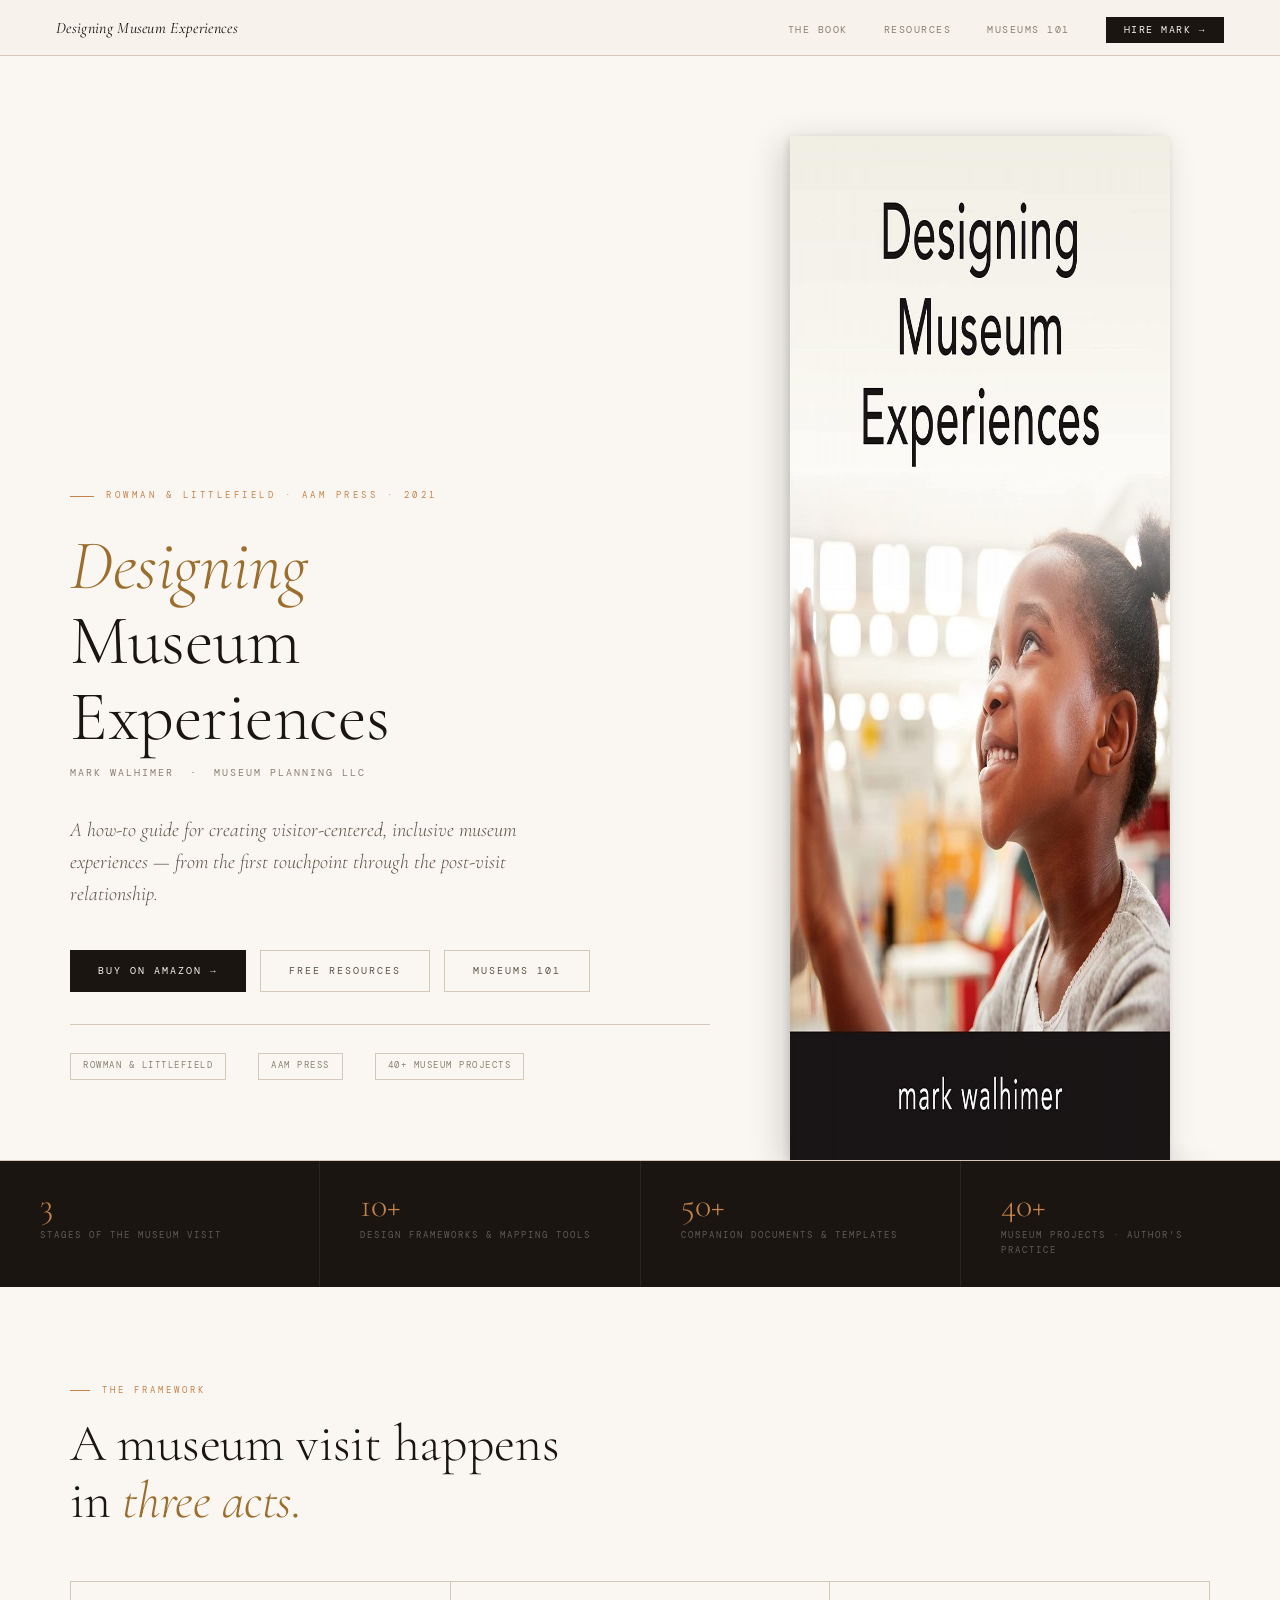
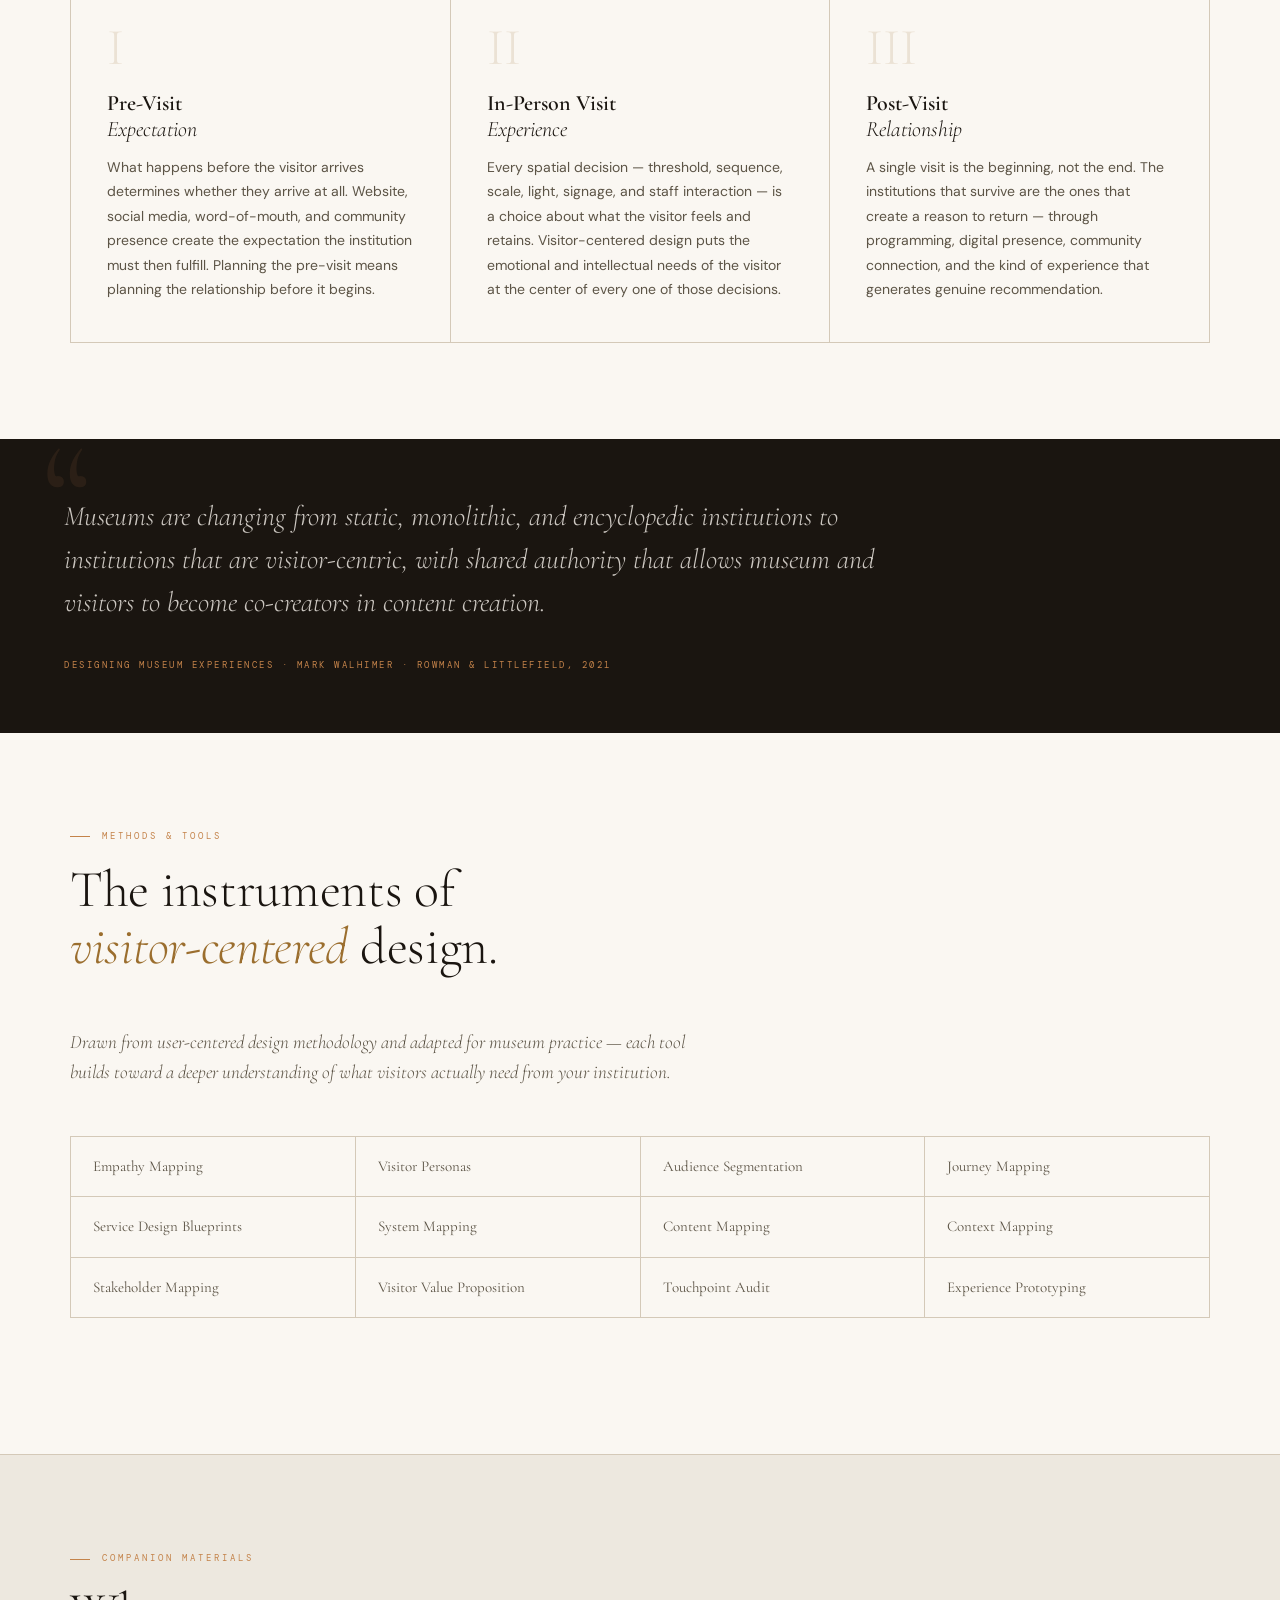
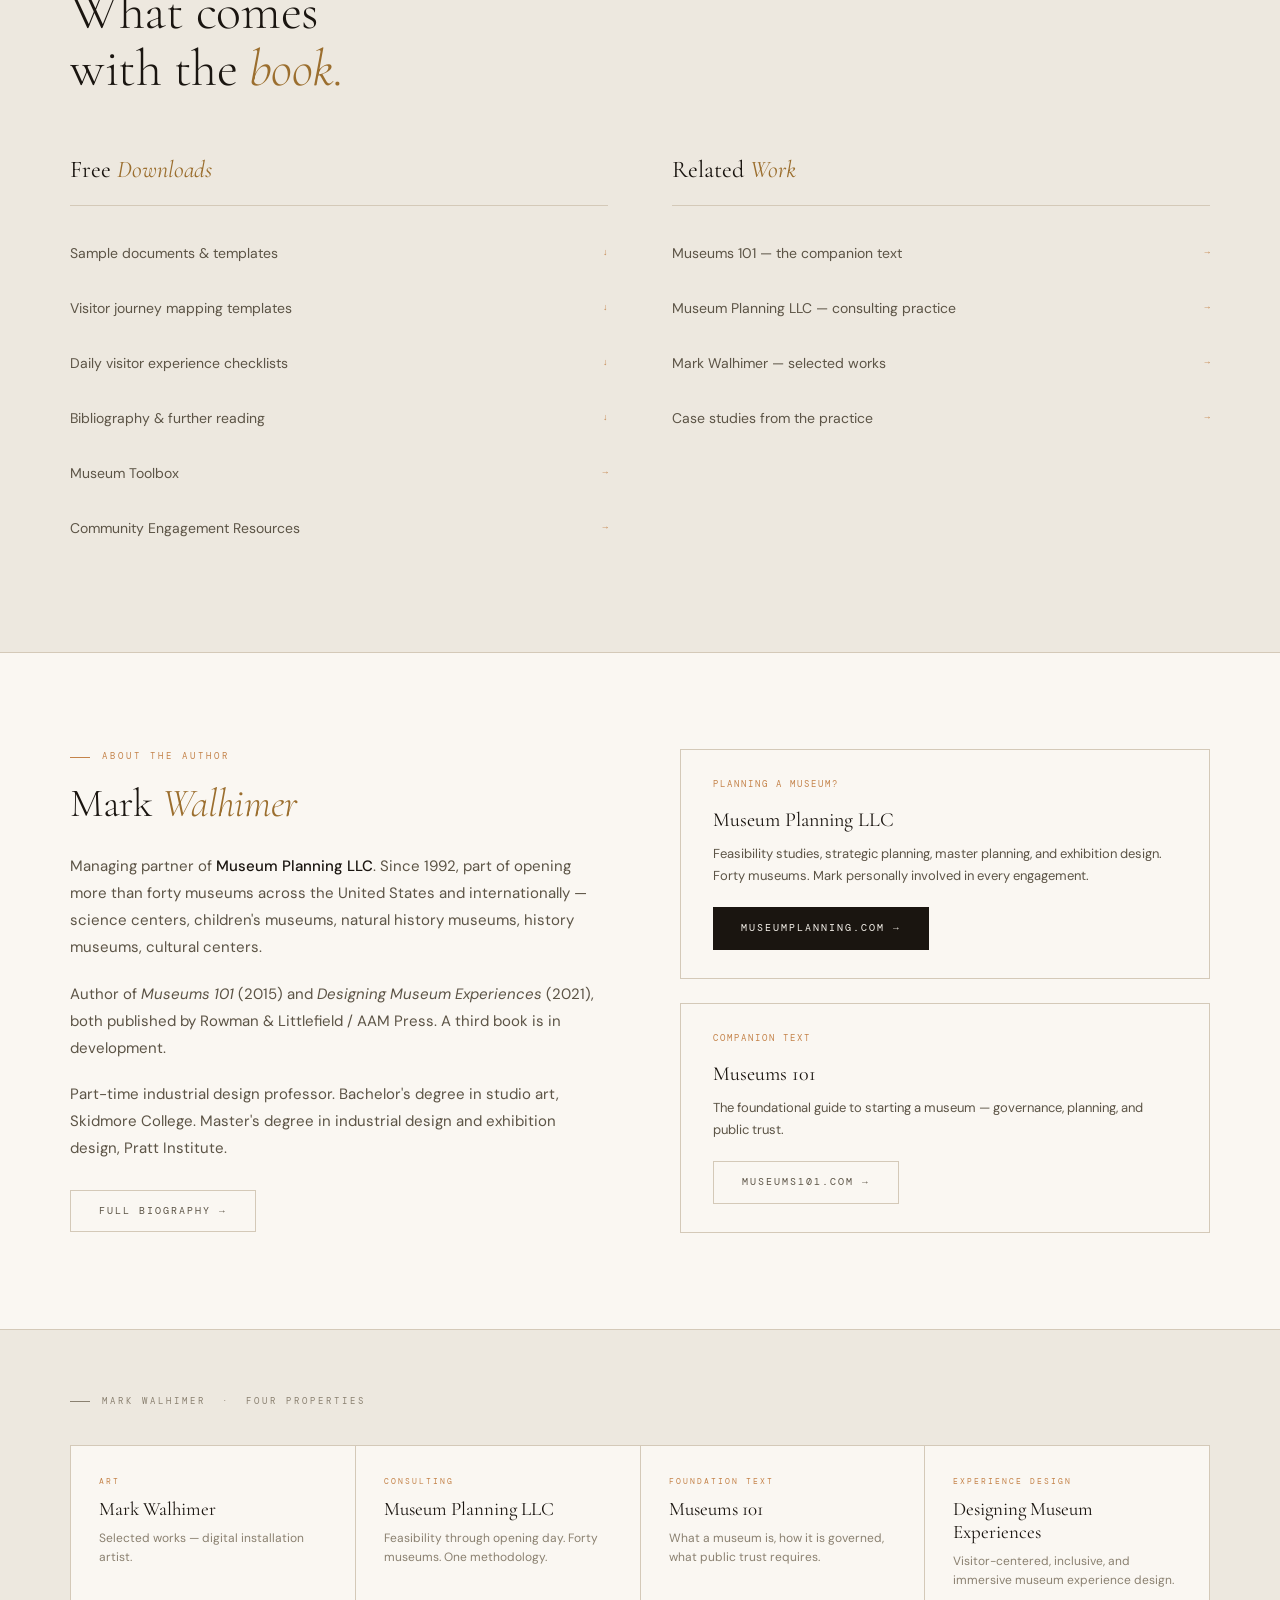
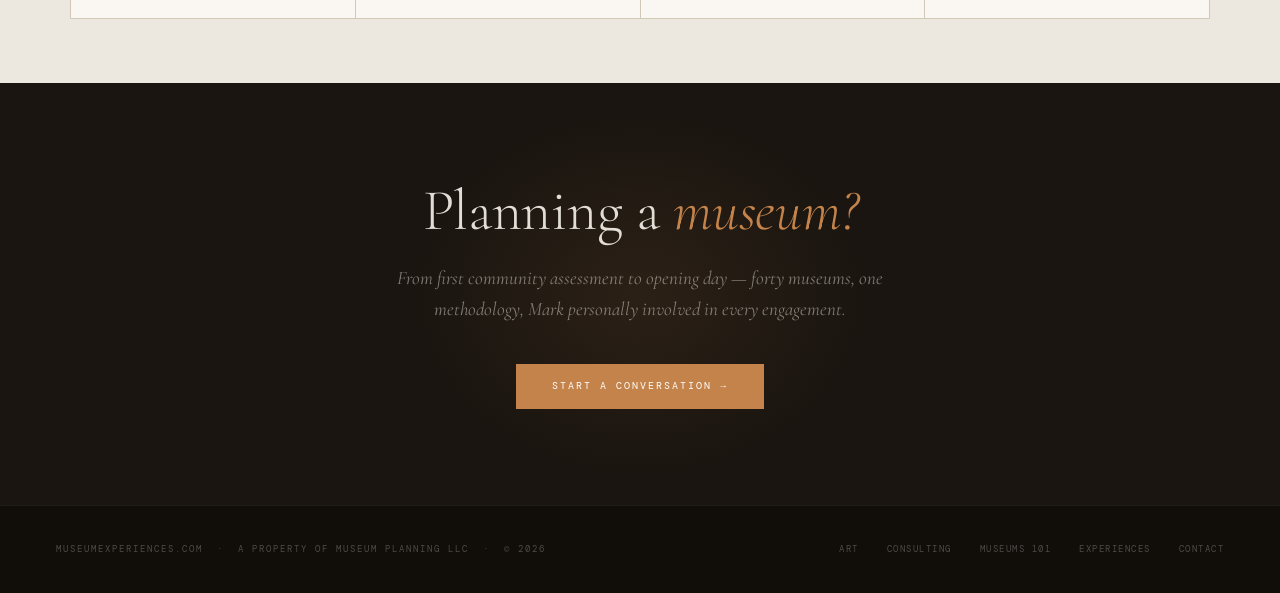
==== commit 11deb69b: "Point custom domain at museumexperiences.com (no hyphen). Update CNAME, canonical URLs, sitemap, and" ====
--- a/index.html
+++ b/index.html
@@ -8,21 +8,21 @@
 <meta name="description" content="Designing Museum Experiences by Mark Walhimer — a how-to guide for visitor-centered, inclusive, and immersive museum experiences. Journey mapping, empathy tools, and experience design frameworks. Rowman &amp; Littlefield / AAM Press, 2021.">
 <meta name="keywords" content="designing museum experiences, mark walhimer, visitor-centered museum design, inclusive museum experiences, immersive museum experiences, museum visitor journey mapping, museum experience design">
 <meta name="author" content="Mark Walhimer">
-<link rel="canonical" href="https://museum-experiences.com/">
+<link rel="canonical" href="https://museumexperiences.com/">
 <meta property="og:locale" content="en_US">
 <meta property="og:type" content="website">
 <meta property="og:site_name" content="Designing Museum Experiences">
 <meta property="og:title" content="Designing Museum Experiences — Visitor-Centered Museum Design | Mark Walhimer">
 <meta property="og:description" content="A how-to guide for creating visitor-centered, inclusive, and immersive museum experiences — from the first touchpoint through the post-visit relationship. By Mark Walhimer.">
-<meta property="og:url" content="https://museum-experiences.com/">
-<meta property="og:image" content="https://museum-experiences.com/images/designing-museum-experiences-cover.jpg">
+<meta property="og:url" content="https://museumexperiences.com/">
+<meta property="og:image" content="https://museumexperiences.com/images/designing-museum-experiences-cover.jpg">
 <meta property="og:image:width" content="717">
 <meta property="og:image:height" content="1024">
 <meta property="og:image:alt" content="Designing Museum Experiences book cover by Mark Walhimer">
 <meta name="twitter:card" content="summary_large_image">
 <meta name="twitter:title" content="Designing Museum Experiences — Mark Walhimer">
 <meta name="twitter:description" content="Visitor-centered, inclusive, and immersive museum experience design — journey mapping, empathy tools, and frameworks for practitioners.">
-<meta name="twitter:image" content="https://museum-experiences.com/images/designing-museum-experiences-cover.jpg">
+<meta name="twitter:image" content="https://museumexperiences.com/images/designing-museum-experiences-cover.jpg">
 <meta name="twitter:image:alt" content="Designing Museum Experiences book cover by Mark Walhimer">
 <meta name="theme-color" content="#faf7f2">
 <script type="application/ld+json">
@@ -31,11 +31,11 @@
   "@graph": [
     {
       "@type": "Book",
-      "@id": "https://museum-experiences.com/#book",
+      "@id": "https://museumexperiences.com/#book",
       "name": "Designing Museum Experiences",
       "author": {
         "@type": "Person",
-        "@id": "https://museum-experiences.com/#mark-walhimer",
+        "@id": "https://museumexperiences.com/#mark-walhimer",
         "name": "Mark Walhimer"
       },
       "publisher": {
@@ -44,14 +44,14 @@
       },
       "datePublished": "2021",
       "inLanguage": "en",
-      "url": "https://museum-experiences.com/",
-      "image": "https://museum-experiences.com/images/designing-museum-experiences-cover.jpg",
+      "url": "https://museumexperiences.com/",
+      "image": "https://museumexperiences.com/images/designing-museum-experiences-cover.jpg",
       "description": "A how-to guide for creating visitor-centered, inclusive, and immersive museum experiences — from pre-visit expectation through in-person visit to post-visit relationship.",
       "keywords": "designing museum experiences, visitor-centered museum design, inclusive museum experiences, immersive museum experiences, museum visitor journey mapping"
     },
     {
       "@type": "Person",
-      "@id": "https://museum-experiences.com/#mark-walhimer",
+      "@id": "https://museumexperiences.com/#mark-walhimer",
       "name": "Mark Walhimer",
       "jobTitle": "Managing Partner, Museum Planning LLC",
       "url": "https://markwalhimer.com/",
@@ -62,28 +62,28 @@
       ],
       "worksFor": {
         "@type": "Organization",
-        "@id": "https://museum-experiences.com/#organization"
+        "@id": "https://museumexperiences.com/#organization"
       }
     },
     {
       "@type": "WebSite",
-      "@id": "https://museum-experiences.com/#website",
+      "@id": "https://museumexperiences.com/#website",
       "name": "Designing Museum Experiences",
-      "url": "https://museum-experiences.com/",
+      "url": "https://museumexperiences.com/",
       "description": "Official hub for Designing Museum Experiences by Mark Walhimer — visitor-centered and inclusive museum experience design.",
       "publisher": {
-        "@id": "https://museum-experiences.com/#organization"
+        "@id": "https://museumexperiences.com/#organization"
       },
       "inLanguage": "en"
     },
     {
       "@type": "Organization",
-      "@id": "https://museum-experiences.com/#organization",
+      "@id": "https://museumexperiences.com/#organization",
       "name": "Museum Planning LLC",
       "url": "https://museumplanning.com/",
       "description": "Museum planning consultants — feasibility through opening day.",
       "founder": {
-        "@id": "https://museum-experiences.com/#mark-walhimer"
+        "@id": "https://museumexperiences.com/#mark-walhimer"
       },
       "sameAs": [
         "https://museumplanning.com/",
@@ -368,7 +368,7 @@
         <div class="eco-card-name">Museums 101</div>
         <div class="eco-card-desc">What a museum is, how it is governed, what public trust requires.</div>
       </a>
-      <a href="https://museum-experiences.com" class="eco-card">
+      <a href="https://museumexperiences.com" class="eco-card">
         <div class="eco-card-tag">Experience Design</div>
         <div class="eco-card-name">Designing Museum Experiences</div>
         <div class="eco-card-desc">Visitor-centered, inclusive, and immersive museum experience design.</div>
@@ -386,12 +386,12 @@
 
 <!-- FOOTER -->
 <footer>
-  <div class="footer-left">Museum-Experiences.com &nbsp;·&nbsp; A property of Museum Planning LLC &nbsp;·&nbsp; © 2026</div>
+  <div class="footer-left">MuseumExperiences.com &nbsp;·&nbsp; A property of Museum Planning LLC &nbsp;·&nbsp; © 2026</div>
   <div class="footer-links">
     <a href="https://markwalhimer.com">Art</a>
     <a href="https://museumplanning.com">Consulting</a>
     <a href="https://museums101.com">Museums 101</a>
-    <a href="https://museum-experiences.com">Experiences</a>
+    <a href="https://museumexperiences.com">Experiences</a>
     <a href="mailto:mark@museumplanning.com">Contact</a>
   </div>
 </footer>
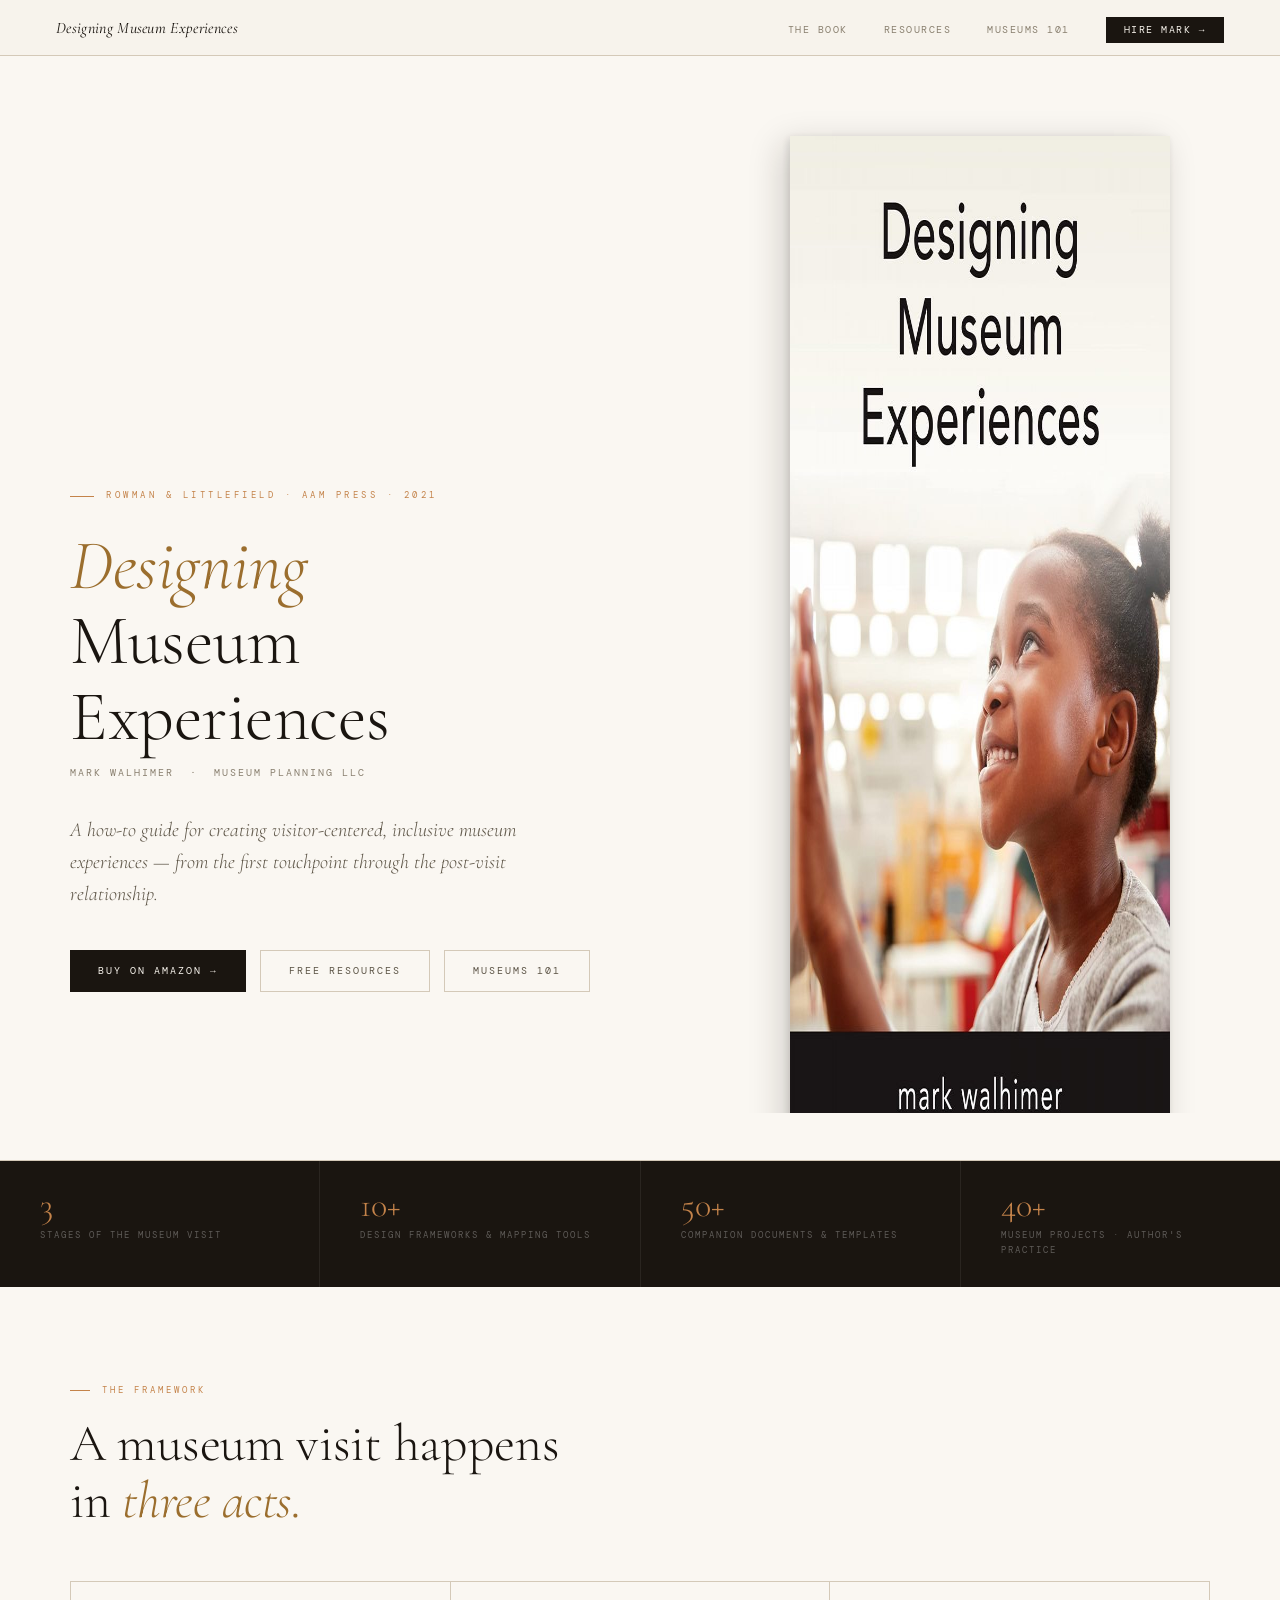
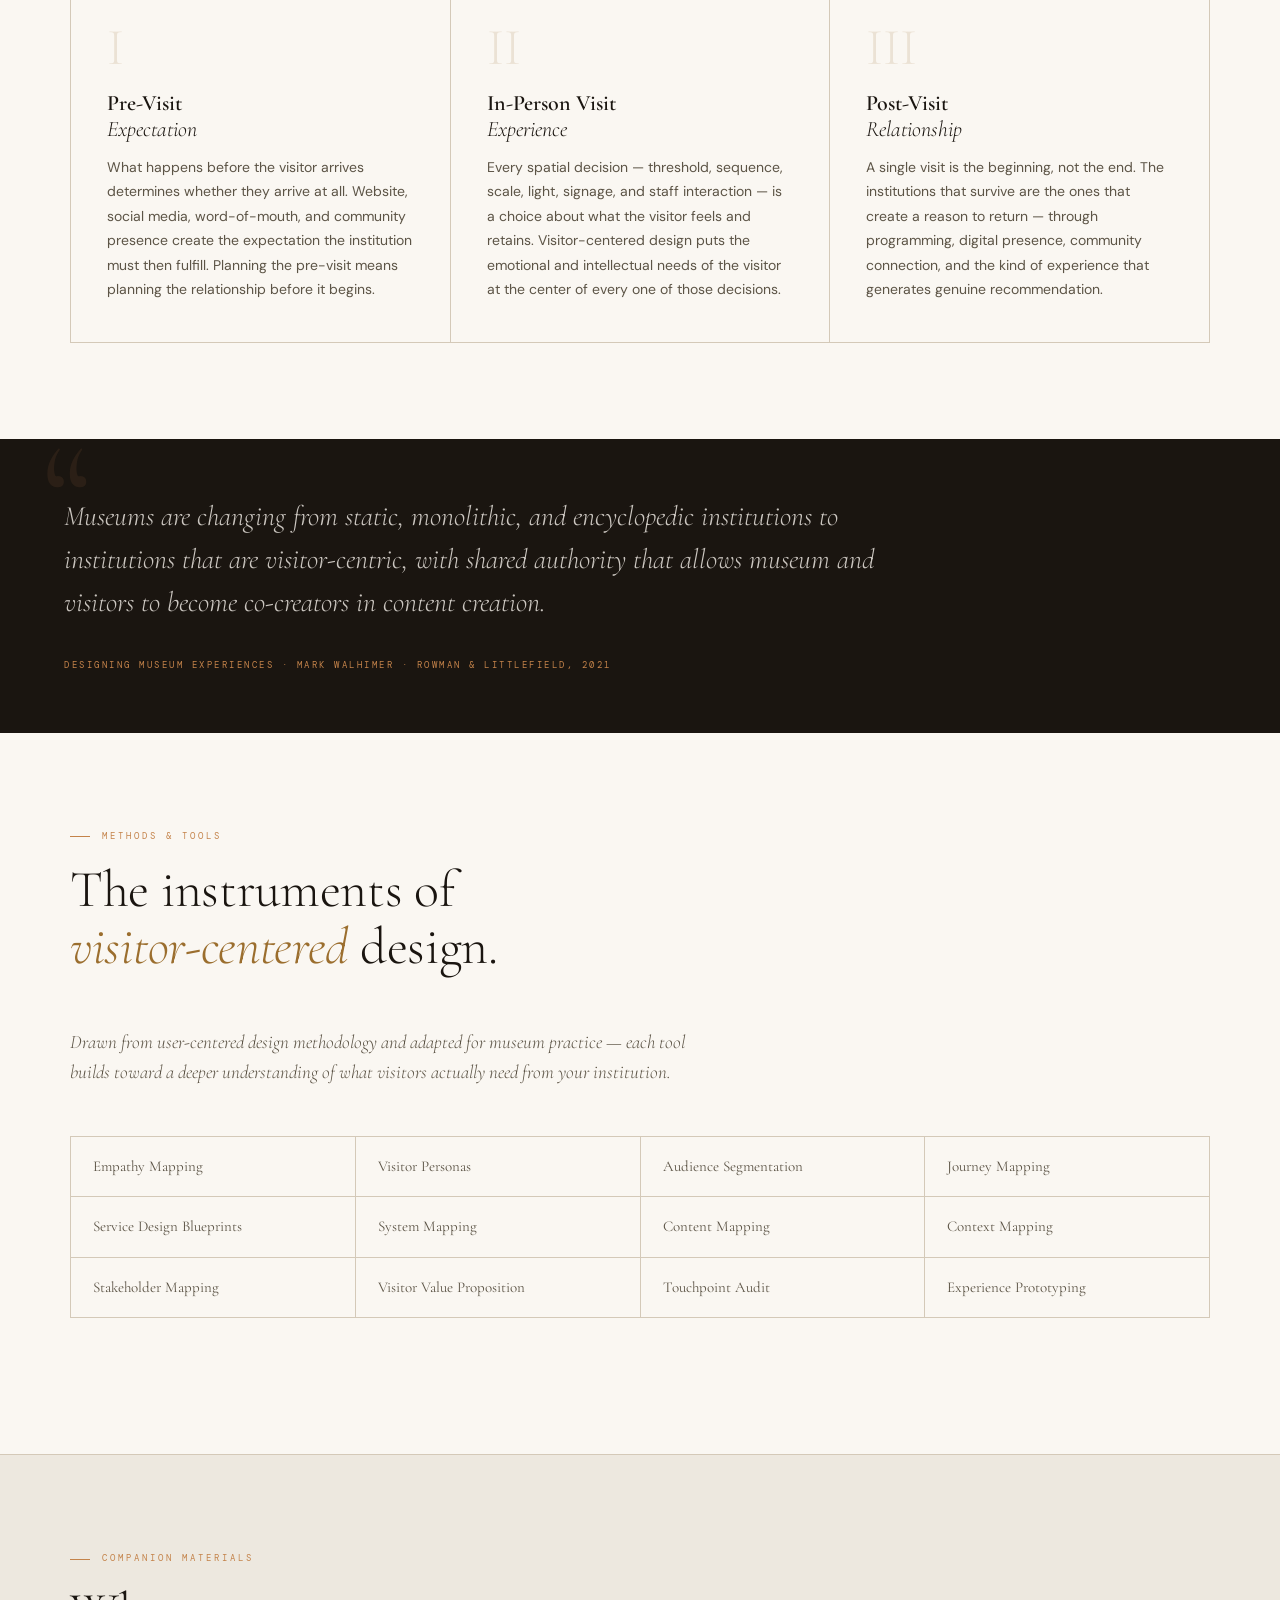
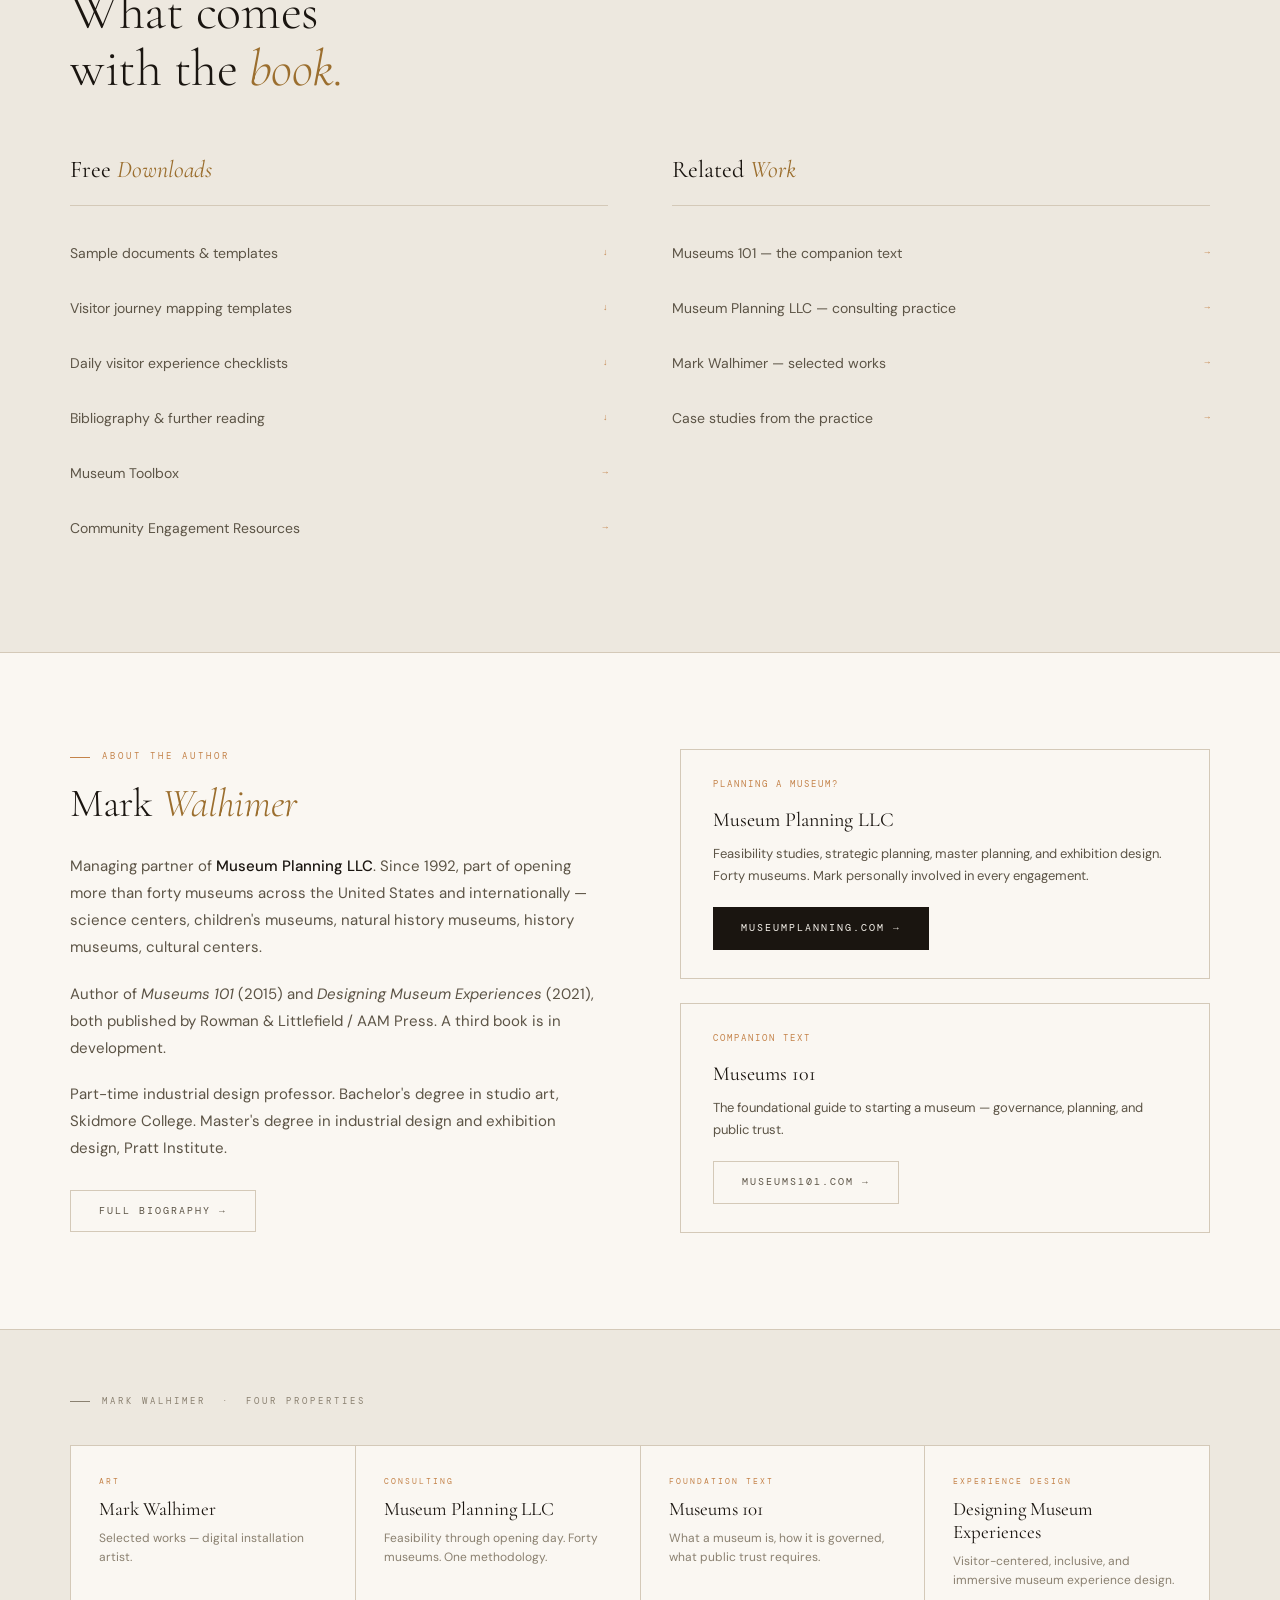
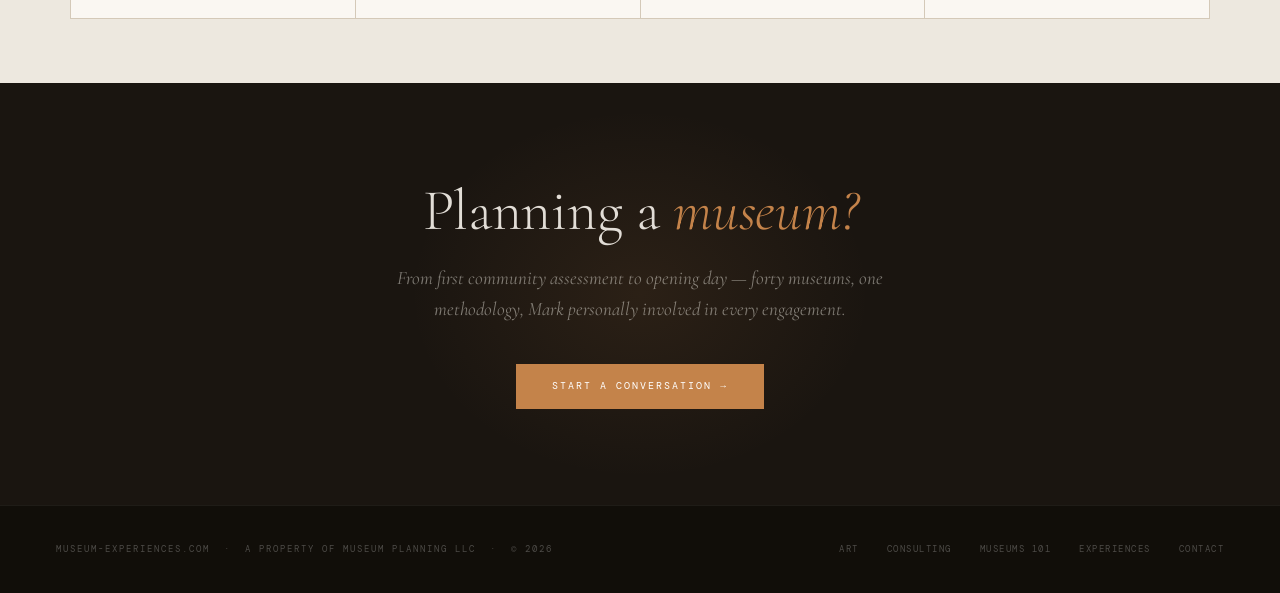
==== commit 9f54b60e: "Revert custom domain to museum-experiences.com (owned domain). Remove museumexperiences.com referenc" ====
--- a/index.html
+++ b/index.html
@@ -8,21 +8,21 @@
 <meta name="description" content="Designing Museum Experiences by Mark Walhimer — a how-to guide for visitor-centered, inclusive, and immersive museum experiences. Journey mapping, empathy tools, and experience design frameworks. Rowman &amp; Littlefield / AAM Press, 2021.">
 <meta name="keywords" content="designing museum experiences, mark walhimer, visitor-centered museum design, inclusive museum experiences, immersive museum experiences, museum visitor journey mapping, museum experience design">
 <meta name="author" content="Mark Walhimer">
-<link rel="canonical" href="https://museumexperiences.com/">
+<link rel="canonical" href="https://museum-experiences.com/">
 <meta property="og:locale" content="en_US">
 <meta property="og:type" content="website">
 <meta property="og:site_name" content="Designing Museum Experiences">
 <meta property="og:title" content="Designing Museum Experiences — Visitor-Centered Museum Design | Mark Walhimer">
 <meta property="og:description" content="A how-to guide for creating visitor-centered, inclusive, and immersive museum experiences — from the first touchpoint through the post-visit relationship. By Mark Walhimer.">
-<meta property="og:url" content="https://museumexperiences.com/">
-<meta property="og:image" content="https://museumexperiences.com/images/designing-museum-experiences-cover.jpg">
+<meta property="og:url" content="https://museum-experiences.com/">
+<meta property="og:image" content="https://museum-experiences.com/images/designing-museum-experiences-cover.jpg">
 <meta property="og:image:width" content="717">
 <meta property="og:image:height" content="1024">
 <meta property="og:image:alt" content="Designing Museum Experiences book cover by Mark Walhimer">
 <meta name="twitter:card" content="summary_large_image">
 <meta name="twitter:title" content="Designing Museum Experiences — Mark Walhimer">
 <meta name="twitter:description" content="Visitor-centered, inclusive, and immersive museum experience design — journey mapping, empathy tools, and frameworks for practitioners.">
-<meta name="twitter:image" content="https://museumexperiences.com/images/designing-museum-experiences-cover.jpg">
+<meta name="twitter:image" content="https://museum-experiences.com/images/designing-museum-experiences-cover.jpg">
 <meta name="twitter:image:alt" content="Designing Museum Experiences book cover by Mark Walhimer">
 <meta name="theme-color" content="#faf7f2">
 <script type="application/ld+json">
@@ -31,11 +31,11 @@
   "@graph": [
     {
       "@type": "Book",
-      "@id": "https://museumexperiences.com/#book",
+      "@id": "https://museum-experiences.com/#book",
       "name": "Designing Museum Experiences",
       "author": {
         "@type": "Person",
-        "@id": "https://museumexperiences.com/#mark-walhimer",
+        "@id": "https://museum-experiences.com/#mark-walhimer",
         "name": "Mark Walhimer"
       },
       "publisher": {
@@ -44,14 +44,14 @@
       },
       "datePublished": "2021",
       "inLanguage": "en",
-      "url": "https://museumexperiences.com/",
-      "image": "https://museumexperiences.com/images/designing-museum-experiences-cover.jpg",
+      "url": "https://museum-experiences.com/",
+      "image": "https://museum-experiences.com/images/designing-museum-experiences-cover.jpg",
       "description": "A how-to guide for creating visitor-centered, inclusive, and immersive museum experiences — from pre-visit expectation through in-person visit to post-visit relationship.",
       "keywords": "designing museum experiences, visitor-centered museum design, inclusive museum experiences, immersive museum experiences, museum visitor journey mapping"
     },
     {
       "@type": "Person",
-      "@id": "https://museumexperiences.com/#mark-walhimer",
+      "@id": "https://museum-experiences.com/#mark-walhimer",
       "name": "Mark Walhimer",
       "jobTitle": "Managing Partner, Museum Planning LLC",
       "url": "https://markwalhimer.com/",
@@ -62,28 +62,28 @@
       ],
       "worksFor": {
         "@type": "Organization",
-        "@id": "https://museumexperiences.com/#organization"
+        "@id": "https://museum-experiences.com/#organization"
       }
     },
     {
       "@type": "WebSite",
-      "@id": "https://museumexperiences.com/#website",
+      "@id": "https://museum-experiences.com/#website",
       "name": "Designing Museum Experiences",
-      "url": "https://museumexperiences.com/",
+      "url": "https://museum-experiences.com/",
       "description": "Official hub for Designing Museum Experiences by Mark Walhimer — visitor-centered and inclusive museum experience design.",
       "publisher": {
-        "@id": "https://museumexperiences.com/#organization"
+        "@id": "https://museum-experiences.com/#organization"
       },
       "inLanguage": "en"
     },
     {
       "@type": "Organization",
-      "@id": "https://museumexperiences.com/#organization",
+      "@id": "https://museum-experiences.com/#organization",
       "name": "Museum Planning LLC",
       "url": "https://museumplanning.com/",
       "description": "Museum planning consultants — feasibility through opening day.",
       "founder": {
-        "@id": "https://museumexperiences.com/#mark-walhimer"
+        "@id": "https://museum-experiences.com/#mark-walhimer"
       },
       "sameAs": [
         "https://museumplanning.com/",
@@ -368,7 +368,7 @@
         <div class="eco-card-name">Museums 101</div>
         <div class="eco-card-desc">What a museum is, how it is governed, what public trust requires.</div>
       </a>
-      <a href="https://museumexperiences.com" class="eco-card">
+      <a href="https://museum-experiences.com" class="eco-card">
         <div class="eco-card-tag">Experience Design</div>
         <div class="eco-card-name">Designing Museum Experiences</div>
         <div class="eco-card-desc">Visitor-centered, inclusive, and immersive museum experience design.</div>
@@ -386,12 +386,12 @@
 
 <!-- FOOTER -->
 <footer>
-  <div class="footer-left">MuseumExperiences.com &nbsp;·&nbsp; A property of Museum Planning LLC &nbsp;·&nbsp; © 2026</div>
+  <div class="footer-left">Museum-Experiences.com &nbsp;·&nbsp; A property of Museum Planning LLC &nbsp;·&nbsp; © 2026</div>
   <div class="footer-links">
     <a href="https://markwalhimer.com">Art</a>
     <a href="https://museumplanning.com">Consulting</a>
     <a href="https://museums101.com">Museums 101</a>
-    <a href="https://museumexperiences.com">Experiences</a>
+    <a href="https://museum-experiences.com">Experiences</a>
     <a href="mailto:mark@museumplanning.com">Contact</a>
   </div>
 </footer>
